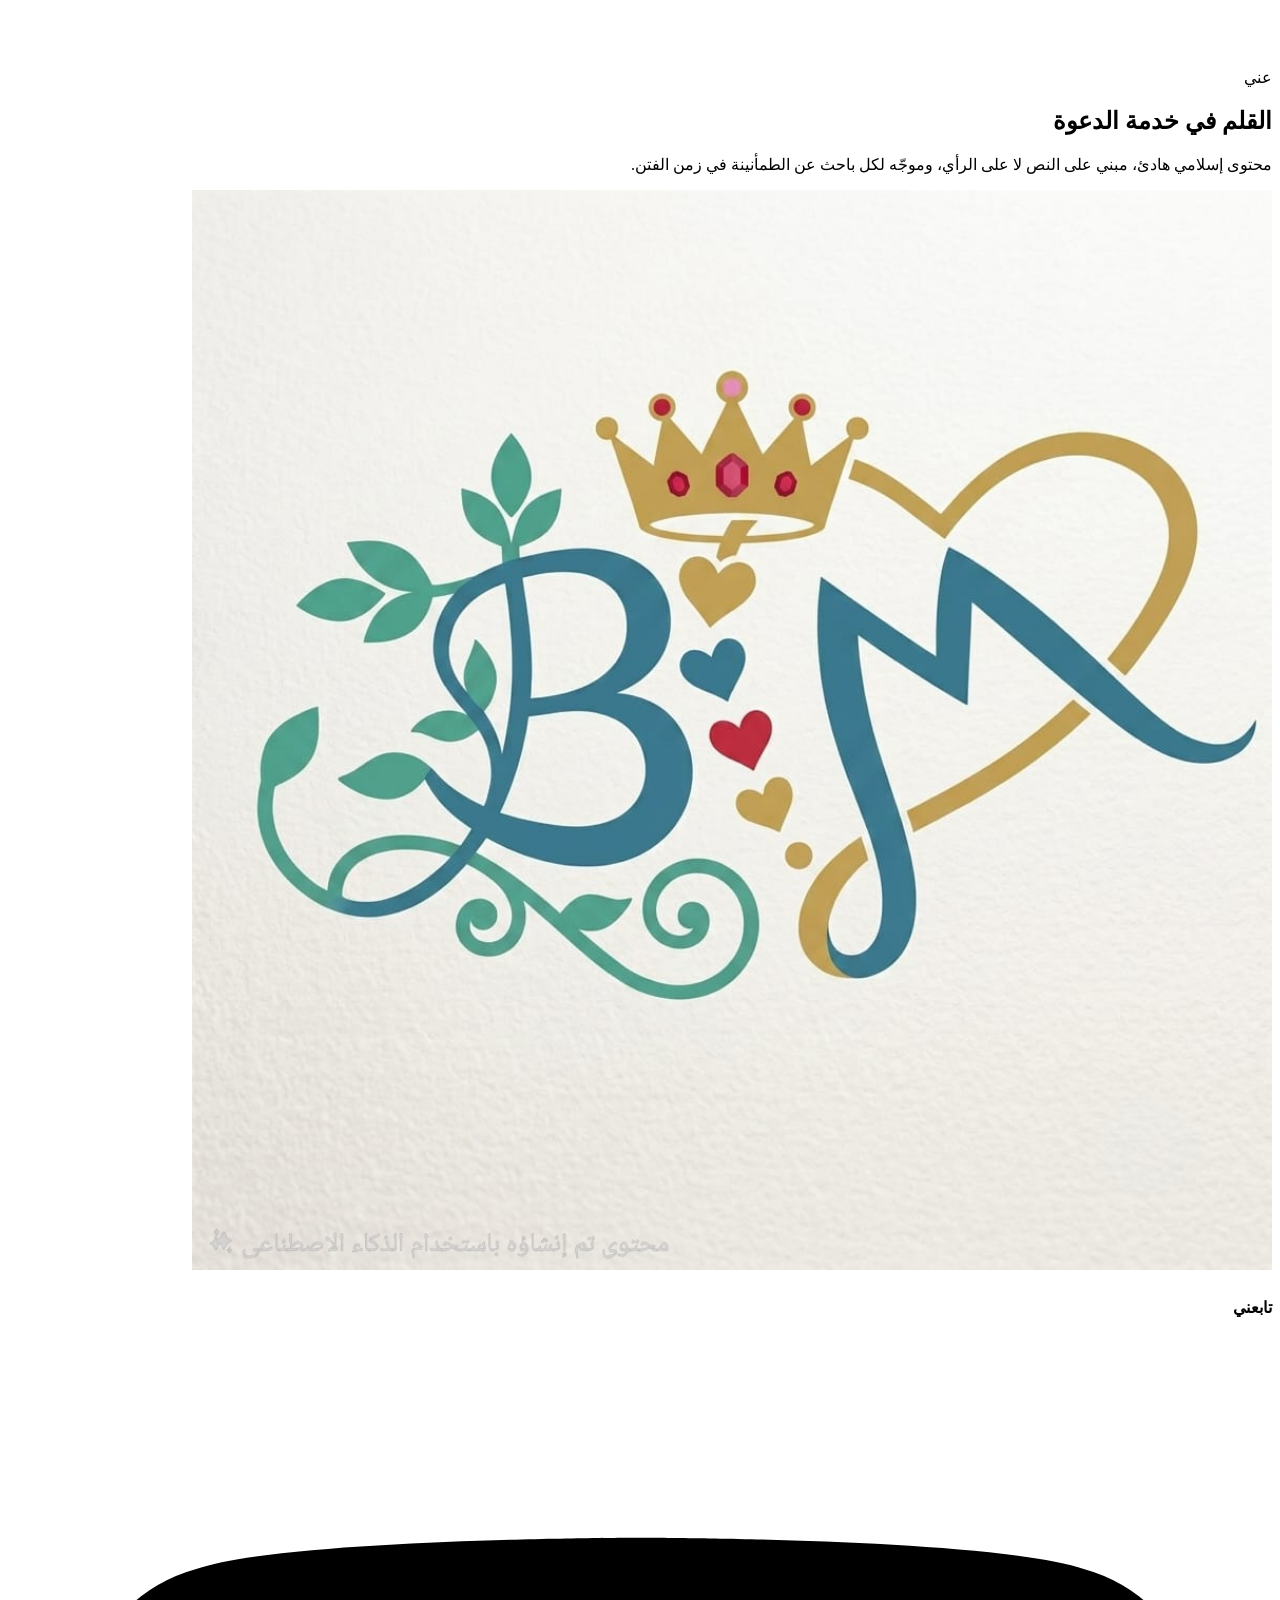
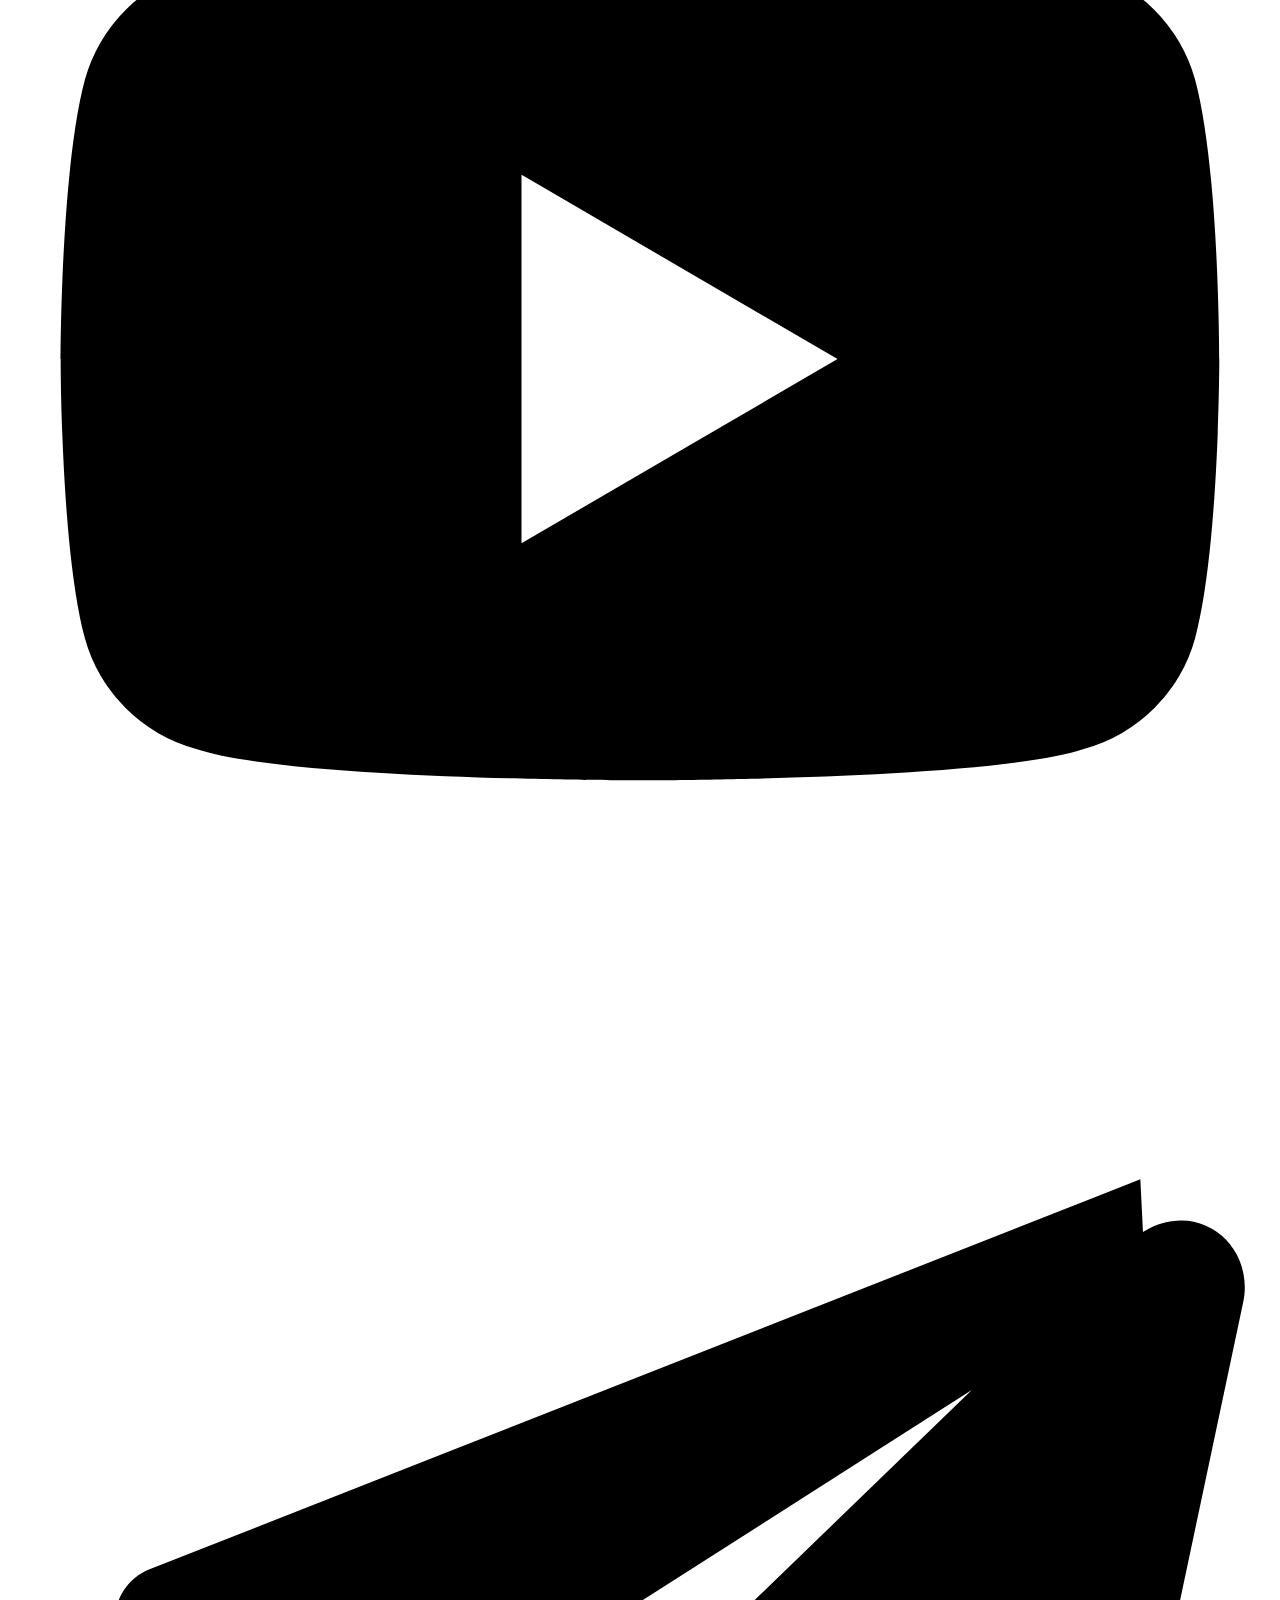
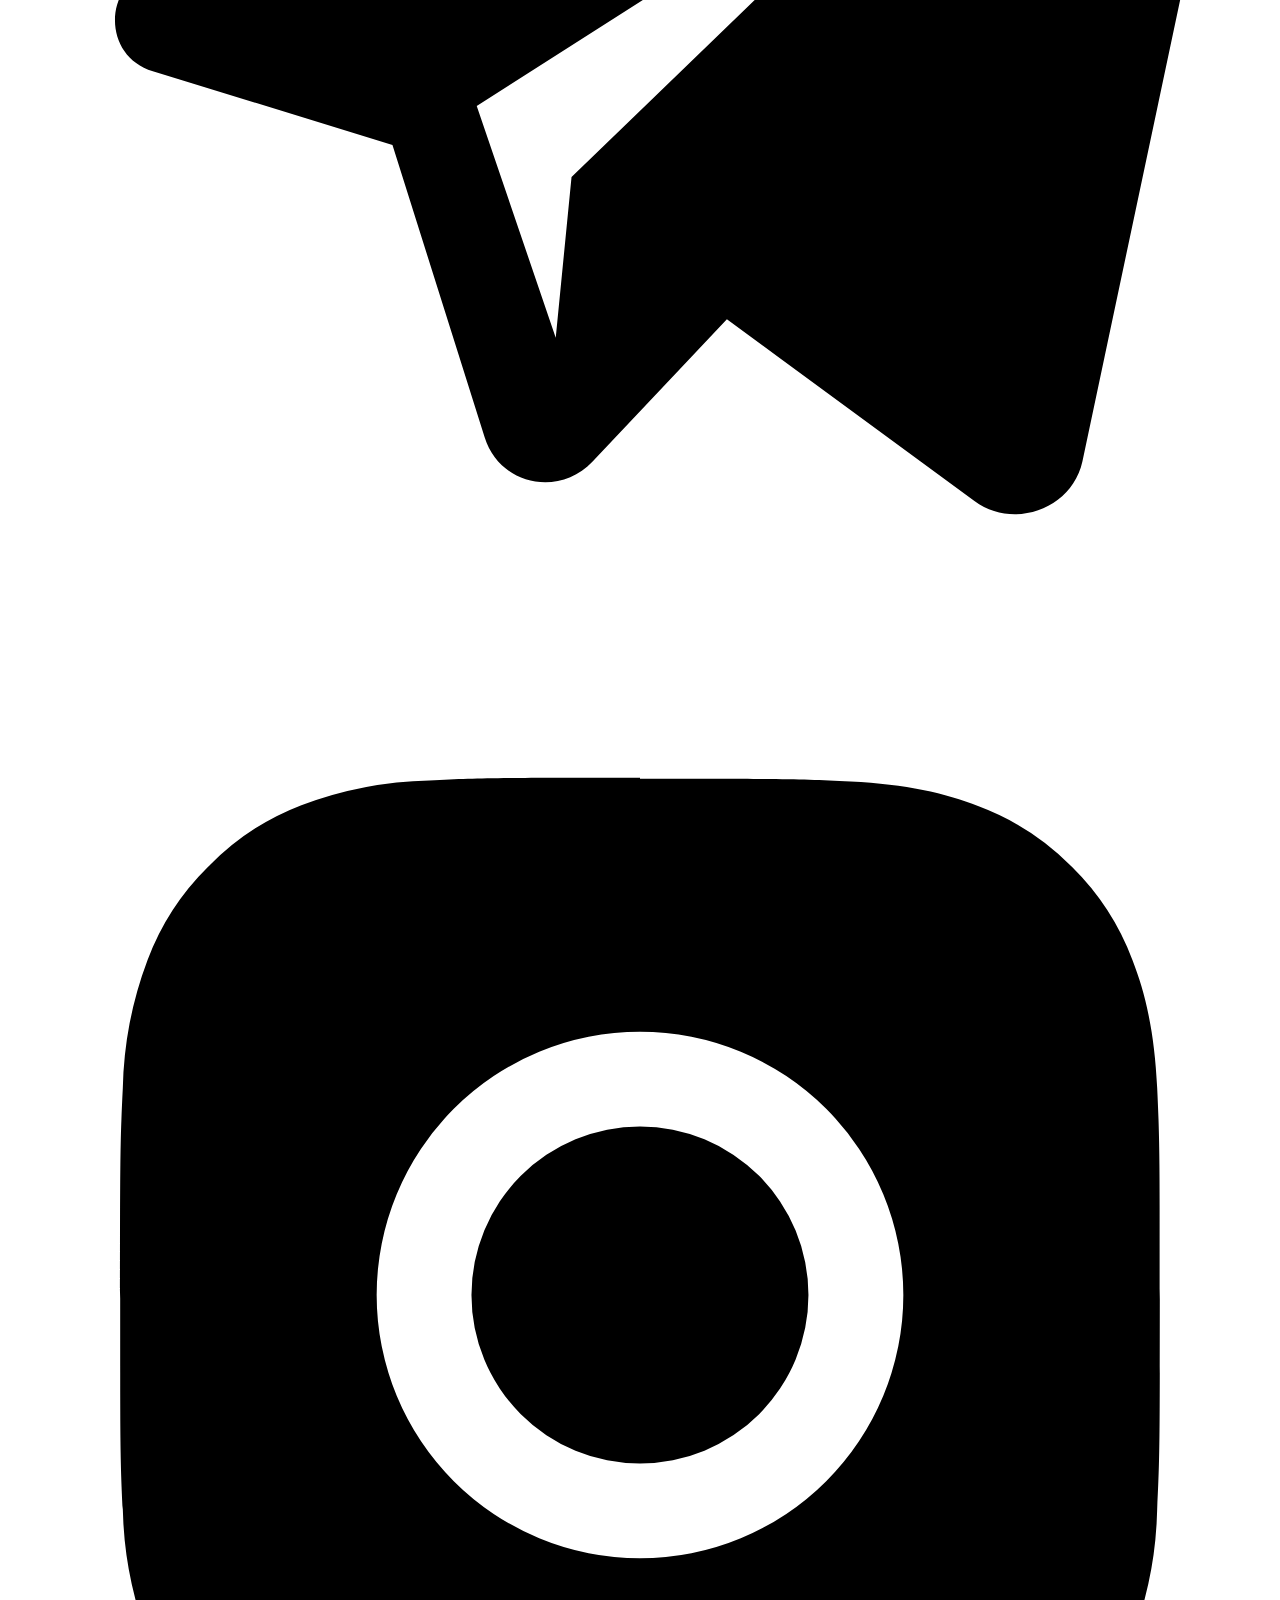
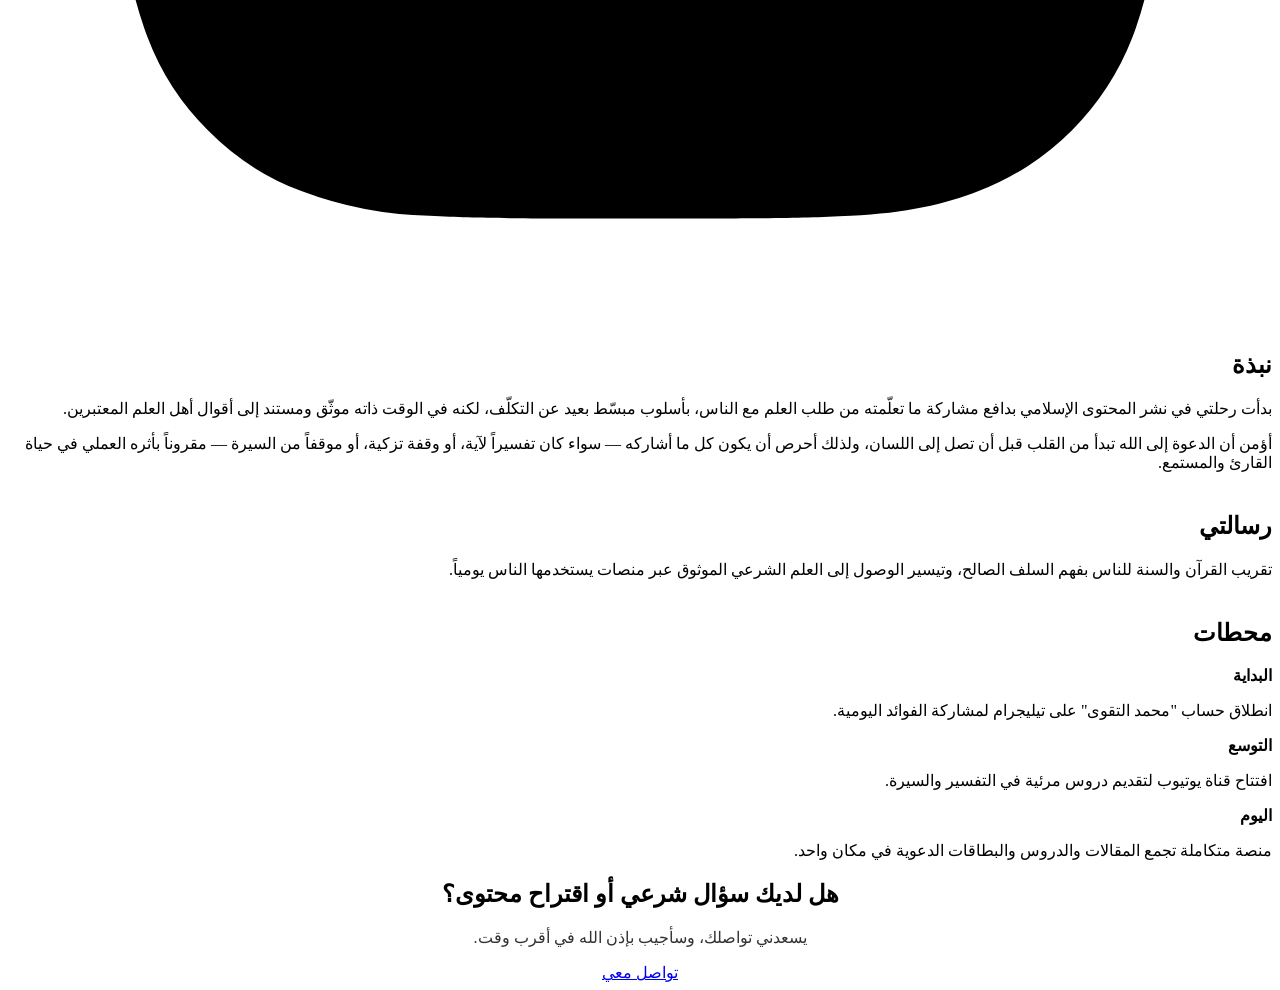
==== about.html @ 3e5952a4 "Add files via upload" ====
<!DOCTYPE html>
<html lang="ar" dir="rtl">
<head>
<meta charset="UTF-8">
<meta name="viewport" content="width=device-width, initial-scale=1.0">
<title>عني | محمد التقوى</title>
<meta name="description" content="نبذة عن محمد التقوى، ورسالته الدعوية، ومسيرته في المحتوى الإسلامي.">
<link rel="icon" href="logo.png">
<link rel="stylesheet" href="css/style.css">
</head>
<body data-page="about">

<header class="site-header"><div id="site-header"></div></header>

<main>
  <section style="padding-top:60px;">
    <div class="container section-head reveal">
      <span class="eyebrow">عني</span>
      <h1>القلم في خدمة الدعوة</h1>
      <p>محتوى إسلامي هادئ، مبني على النص لا على الرأي، وموجّه لكل باحث عن الطمأنينة في زمن الفتن.</p>
    </div>
  </section>

  <section style="padding-top:0;">
    <div class="container about-grid">
      <div class="reveal">
        <div class="hero-portrait">
          <!-- استبدل الصورة أدناه بصورة شخصية حقيقية بنفس الاسم portrait.jpg -->
          <img src="portrait.jpg" alt="محمد التقوى" onerror="this.src='logo.png'">
        </div>
        <div style="margin-top:24px;">
          <p style="color:var(--gold);font-weight:700;margin-bottom:10px;">تابعني</p>
          <div class="icon-row">
            <a href="https://www.youtube.com/@altukwa" target="_blank" rel="noopener" aria-label="يوتيوب" style="border-color:var(--teal-deep);color:var(--teal-deep);">
              <svg viewBox="0 0 24 24"><path d="M23 12s0-3.6-.46-5.3a3 3 0 0 0-2.1-2.1C18.7 4 12 4 12 4s-6.7 0-8.44.6a3 3 0 0 0-2.1 2.1C1 8.4 1 12 1 12s0 3.6.46 5.3a3 3 0 0 0 2.1 2.1C5.3 20 12 20 12 20s6.7 0 8.44-.6a3 3 0 0 0 2.1-2.1C23 15.6 23 12 23 12ZM9.75 15.5v-7l6 3.5-6 3.5Z"/></svg>
            </a>
            <a href="https://t.me/altukwa" target="_blank" rel="noopener" aria-label="تيليجرام" style="border-color:var(--teal-deep);color:var(--teal-deep);">
              <svg viewBox="0 0 24 24"><path d="M21.5 3.5 2.7 10.9c-.9.35-.9 1.65.05 1.94l4.55 1.4 1.75 5.55c.28.9 1.4 1.15 2.05.46l2.55-2.7 4.7 3.45c.75.55 1.85.15 2.05-.75l3.05-14.4c.24-1.1-.85-2-1.9-1.35ZM8.9 13.5l9.4-6-7.6 7.35-.3 3.05-1.5-4.4Z"/></svg>
            </a>
            <a href="https://www.instagram.com/altukwa/" target="_blank" rel="noopener" aria-label="إنستغرام" style="border-color:var(--teal-deep);color:var(--teal-deep);">
              <svg viewBox="0 0 24 24"><path d="M12 2.2c2.7 0 3 0 4 .05 1.06.05 1.79.22 2.43.47a4.9 4.9 0 0 1 1.77 1.15 4.9 4.9 0 0 1 1.15 1.77c.25.64.42 1.37.47 2.43.05 1.06.05 1.4.05 4s0 3-.05 4a7.3 7.3 0 0 1-.47 2.43 5.1 5.1 0 0 1-2.92 2.92c-.64.25-1.37.42-2.43.47-1.06.05-1.3.05-4 .05s-3 0-4-.05a7.3 7.3 0 0 1-2.43-.47 4.9 4.9 0 0 1-1.77-1.15 4.9 4.9 0 0 1-1.15-1.77 7.3 7.3 0 0 1-.47-2.43c-.05-1-.05-1.3-.05-4s0-3 .05-4a7.3 7.3 0 0 1 .47-2.43 4.9 4.9 0 0 1 1.15-1.77A4.9 4.9 0 0 1 5.57 2.7a7.3 7.3 0 0 1 2.43-.47c1-.05 1.3-.05 4-.05ZM12 7a5 5 0 1 0 0 10 5 5 0 0 0 0-10Zm0 8.2a3.2 3.2 0 1 1 0-6.4 3.2 3.2 0 0 1 0 6.4Zm5.2-8.4a1.17 1.17 0 1 1-2.34 0 1.17 1.17 0 0 1 2.34 0Z"/></svg>
            </a>
          </div>
        </div>
      </div>

      <div class="reveal">
        <h2>نبذة</h2>
        <p>بدأت رحلتي في نشر المحتوى الإسلامي بدافع مشاركة ما تعلّمته من طلب العلم مع الناس، بأسلوب مبسّط بعيد عن التكلّف، لكنه في الوقت ذاته موثّق ومستند إلى أقوال أهل العلم المعتبرين.</p>
        <p>أؤمن أن الدعوة إلى الله تبدأ من القلب قبل أن تصل إلى اللسان، ولذلك أحرص أن يكون كل ما أشاركه — سواء كان تفسيراً لآية، أو وقفة تزكية، أو موقفاً من السيرة — مقروناً بأثره العملي في حياة القارئ والمستمع.</p>

        <h2 style="margin-top:40px;">رسالتي</h2>
        <p>تقريب القرآن والسنة للناس بفهم السلف الصالح، وتيسير الوصول إلى العلم الشرعي الموثوق عبر منصات يستخدمها الناس يومياً.</p>

        <h2 style="margin-top:40px;">محطات</h2>
        <div class="timeline">
          <div class="timeline-item">
            <strong>البداية</strong>
            <p>انطلاق حساب "محمد التقوى" على تيليجرام لمشاركة الفوائد اليومية.</p>
          </div>
          <div class="timeline-item">
            <strong>التوسع</strong>
            <p>افتتاح قناة يوتيوب لتقديم دروس مرئية في التفسير والسيرة.</p>
          </div>
          <div class="timeline-item">
            <strong>اليوم</strong>
            <p>منصة متكاملة تجمع المقالات والدروس والبطاقات الدعوية في مكان واحد.</p>
          </div>
        </div>
      </div>
    </div>
  </section>

  <section style="background:var(--teal-deep);text-align:center;">
    <div class="container reveal">
      <h2 style="color:var(--parchment);">هل لديك سؤال شرعي أو اقتراح محتوى؟</h2>
      <p style="color:var(--parchment);opacity:.8;">يسعدني تواصلك، وسأجيب بإذن الله في أقرب وقت.</p>
      <a href="contact.html" class="btn btn-primary" style="margin-top:14px;">تواصل معي</a>
    </div>
  </section>
</main>

<footer class="site-footer"><div id="site-footer"></div></footer>
<script src="js/partials.js"></script>
</body>
</html>
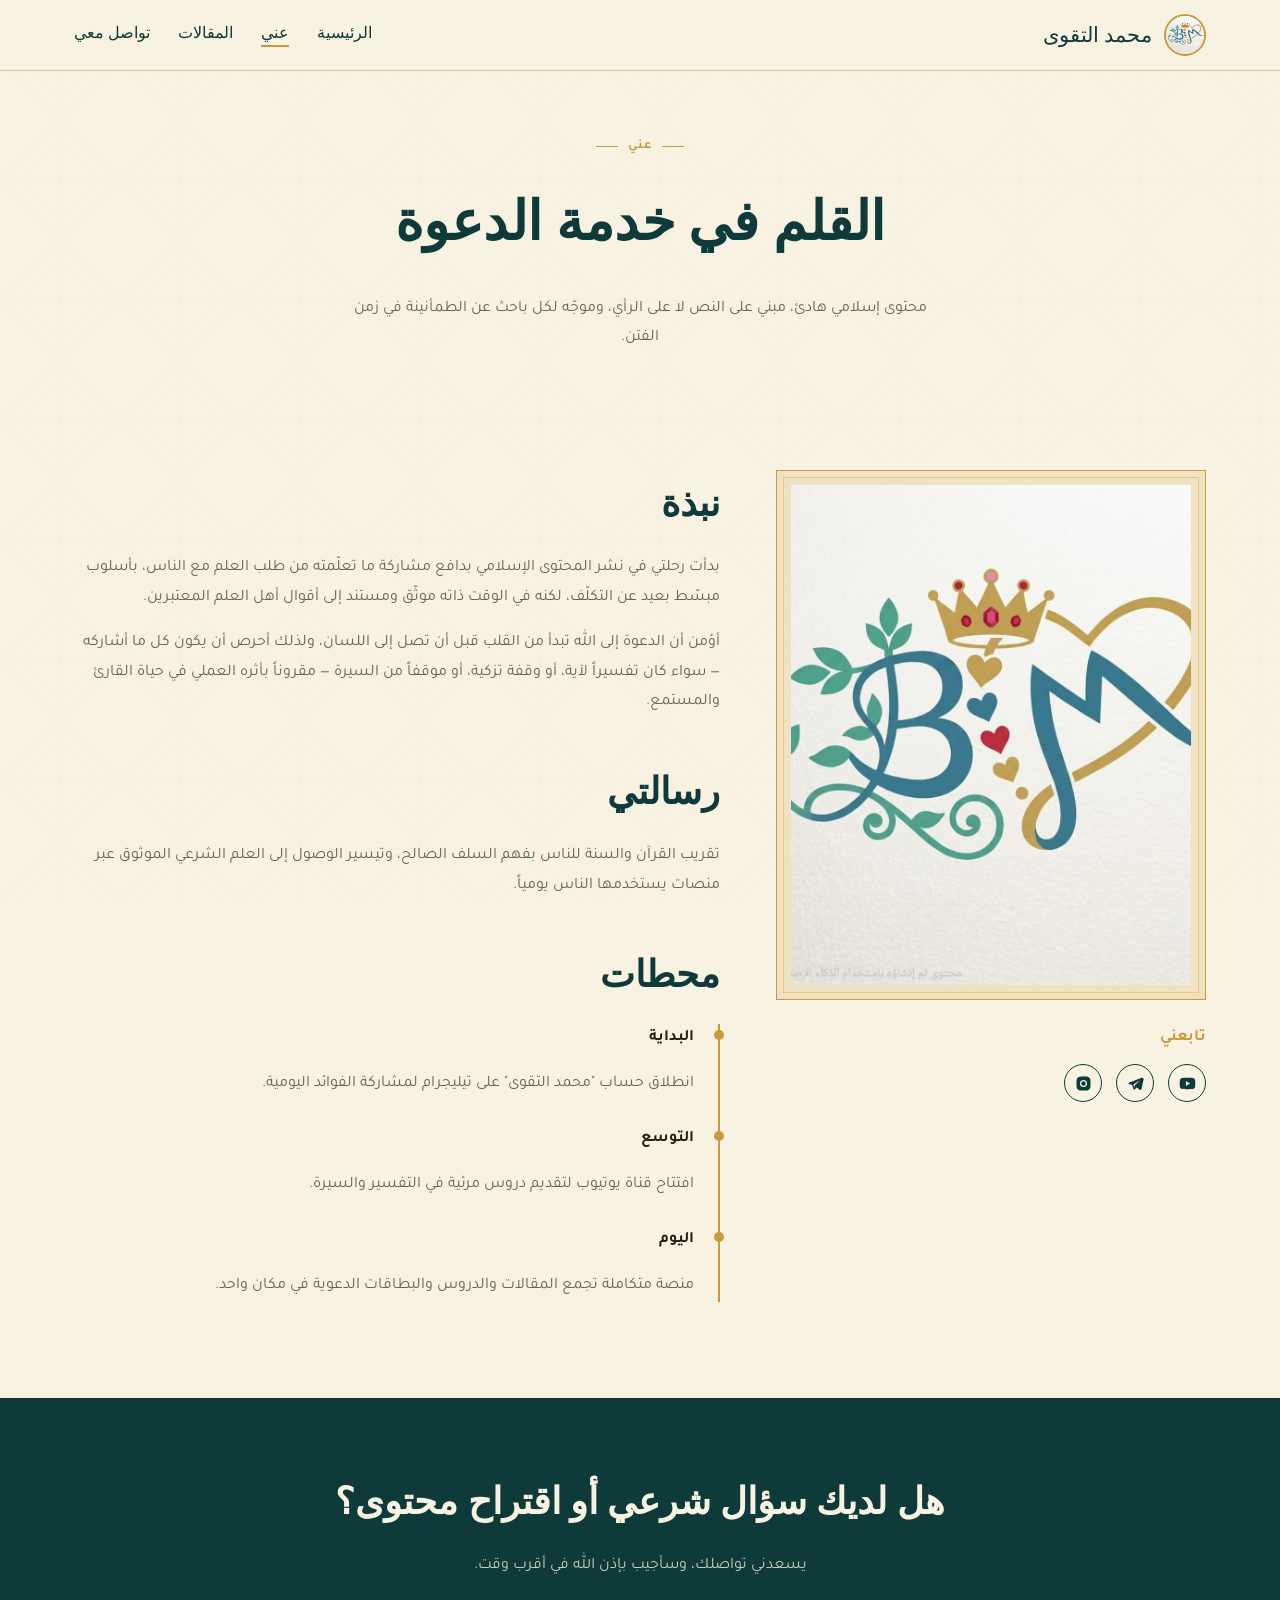
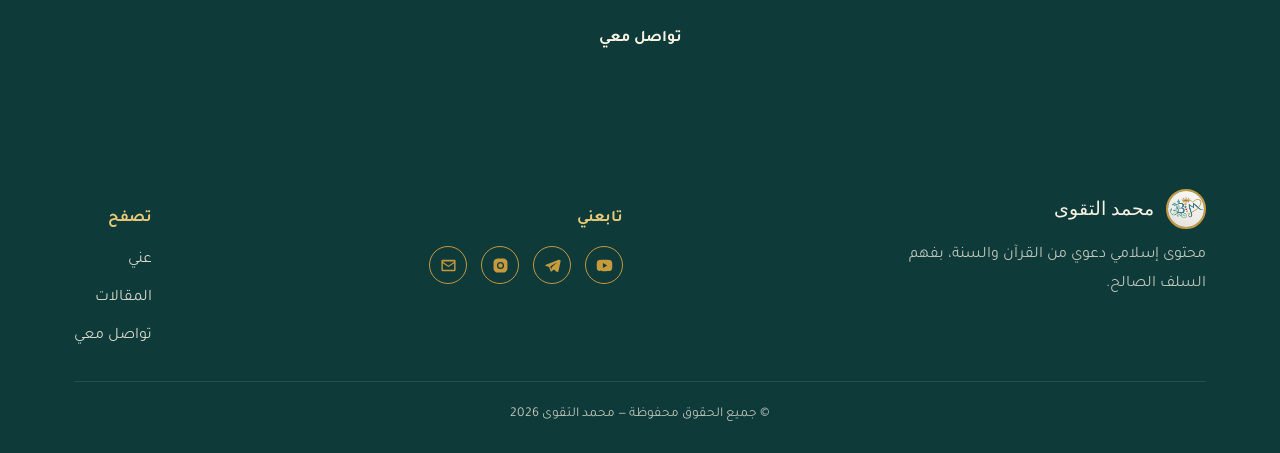
==== commit 545ff69c: "Add files via upload" ====
--- a/about.html
+++ b/about.html
@@ -4,83 +4,388 @@
 <meta charset="UTF-8">
 <meta name="viewport" content="width=device-width, initial-scale=1.0">
 <title>عني | محمد التقوى</title>
-<meta name="description" content="نبذة عن محمد التقوى، ورسالته الدعوية، ومسيرته في المحتوى الإسلامي.">
+<meta name="description" content="نبذة عن محمد التقوى ورسالته الدعوية.">
 <link rel="icon" href="logo.png">
-<link rel="stylesheet" href="css/style.css">
+<style>
+/* =========================================================
+   AlTukwa — نظام تصميم "المخطوطة المضيئة"
+   ========================================================= */
+
+@import url('https://fonts.googleapis.com/css2?family=Aref+Ruqaa:wght@400;700&family=Tajawal:wght@300;400;500;700;900&display=swap');
+
+:root{
+  --teal-deep:#0e3a3a;
+  --teal-mid:#175653;
+  --teal-soft:#e7f0ee;
+  --gold:#c69a3d;
+  --gold-light:#e5c878;
+  --parchment:#f8f2e2;
+  --parchment-dark:#eee2c3;
+  --ink:#241f16;
+  --ink-soft:#6b6350;
+  --line:#d8c898;
+  --radius:2px;
+  --maxw:1180px;
+  --shadow:0 18px 40px -20px rgba(14,58,58,.35);
+}
+
+*{box-sizing:border-box;}
+html{scroll-behavior:smooth;}
+body{
+  margin:0;
+  background:var(--parchment);
+  color:var(--ink);
+  font-family:'Tajawal',sans-serif;
+  line-height:1.85;
+  direction:rtl;
+  -webkit-font-smoothing:antialiased;
+}
+body::before{
+  content:"";
+  position:fixed;inset:0;
+  background-image:url("data:image/svg+xml,%3Csvg xmlns='http://www.w3.org/2000/svg' width='120' height='120' viewBox='0 0 120 120'%3E%3Cg fill='none' stroke='%23175653' stroke-width='.6' opacity='.05'%3E%3Cpath d='M60 0 L120 60 L60 120 L0 60 Z'/%3E%3Cpath d='M60 20 L100 60 L60 100 L20 60 Z'/%3E%3Cpath d='M60 0 L60 120 M0 60 L120 60'/%3E%3C/g%3E%3C/svg%3E");
+  pointer-events:none;
+  z-index:0;
+}
+h1,h2,h3,.display{
+  font-family:'Aref Ruqaa',serif;
+  color:var(--teal-deep);
+  margin:0 0 .4em;
+  font-weight:700;
+}
+h1{font-size:clamp(2.2rem,5vw,3.4rem);}
+h2{font-size:clamp(1.6rem,3vw,2.3rem);}
+h3{font-size:1.3rem;}
+p{color:var(--ink-soft);}
+a{color:inherit;text-decoration:none;}
+img{max-width:100%;display:block;}
+.container{max-width:var(--maxw);margin:0 auto;padding:0 24px;position:relative;z-index:1;}
+.eyebrow{
+  display:inline-flex;align-items:center;gap:10px;
+  font-size:.8rem;letter-spacing:.08em;color:var(--gold);
+  font-weight:700;margin-bottom:14px;
+}
+.eyebrow::before,.eyebrow::after{content:"";width:22px;height:1px;background:var(--gold);}
+
+/* ---------- Girih divider (signature element) ---------- */
+.girih-divider{
+  height:26px;
+  background-repeat:repeat-x;
+  background-position:center;
+  background-size:52px 26px;
+  background-image:url("data:image/svg+xml,%3Csvg xmlns='http://www.w3.org/2000/svg' width='52' height='26' viewBox='0 0 52 26'%3E%3Cg fill='none' stroke='%23c69a3d' stroke-width='1.2'%3E%3Cpath d='M0 13 L13 0 L26 13 L13 26 Z'/%3E%3Cpath d='M26 13 L39 0 L52 13 L39 26 Z'/%3E%3C/g%3E%3C/svg%3E");
+  opacity:.65;
+  margin:0 auto;
+}
+
+/* ---------- Header / Nav ---------- */
+.site-header{
+  position:sticky;top:0;z-index:50;
+  background:rgba(248,242,226,.92);
+  backdrop-filter:blur(8px);
+  border-bottom:1px solid var(--line);
+}
+.nav{
+  display:flex;align-items:center;justify-content:space-between;
+  padding:14px 24px;max-width:var(--maxw);margin:0 auto;
+}
+.brand{display:flex;align-items:center;gap:12px;font-family:'Aref Ruqaa',serif;font-size:1.3rem;color:var(--teal-deep);}
+.brand img{height:42px;width:42px;border-radius:50%;border:2px solid var(--gold);}
+.nav-links{display:flex;gap:28px;list-style:none;margin:0;padding:0;}
+.nav-links a{
+  font-weight:500;color:var(--teal-deep);position:relative;padding:4px 0;
+}
+.nav-links a::after{
+  content:"";position:absolute;right:0;bottom:-2px;width:0;height:2px;background:var(--gold);
+  transition:width .25s ease;
+}
+.nav-links a:hover::after,.nav-links a.active::after{width:100%;}
+.nav-toggle{display:none;background:none;border:0;font-size:1.6rem;color:var(--teal-deep);cursor:pointer;}
+
+@media(max-width:820px){
+  .nav-links{
+    position:fixed;inset:0 0 0 auto;height:100vh;width:74%;
+    background:var(--parchment);flex-direction:column;padding:100px 32px;
+    transform:translateX(100%);transition:transform .35s ease;
+    box-shadow:var(--shadow);gap:22px;
+  }
+  .nav-links.open{transform:translateX(0);}
+  .nav-toggle{display:block;z-index:60;}
+}
+
+/* ---------- Hero ---------- */
+.hero{
+  padding:90px 0 70px;position:relative;overflow:hidden;
+}
+.hero-grid{
+  display:grid;grid-template-columns:1.15fr .85fr;gap:50px;align-items:center;
+}
+.hero p.lead{font-size:1.15rem;max-width:46ch;}
+.btn-row{display:flex;gap:16px;margin-top:30px;flex-wrap:wrap;}
+.btn{
+  display:inline-flex;align-items:center;gap:8px;
+  padding:13px 28px;border-radius:var(--radius);font-weight:700;
+  border:1px solid transparent;transition:transform .2s ease,box-shadow .2s ease;
+}
+.btn-primary{background:var(--teal-deep);color:var(--parchment);}
+.btn-primary:hover{transform:translateY(-2px);box-shadow:var(--shadow);}
+.btn-ghost{border-color:var(--teal-deep);color:var(--teal-deep);}
+.btn-ghost:hover{background:var(--teal-deep);color:var(--parchment);}
+.hero-portrait{
+  position:relative;border:1px solid var(--gold);padding:14px;
+  background:var(--parchment-dark);
+}
+.hero-portrait::before{
+  content:"";position:absolute;inset:6px;border:1px solid var(--gold-light);pointer-events:none;
+}
+.hero-portrait img{width:100%;object-fit:cover;aspect-ratio:4/5;}
+
+@media(max-width:820px){.hero-grid{grid-template-columns:1fr;}}
+
+/* ---------- Sections / cards ---------- */
+section{padding:70px 0;position:relative;}
+.section-head{text-align:center;max-width:640px;margin:0 auto 46px;}
+.section-head p{margin-top:10px;}
+
+.pillars{display:grid;grid-template-columns:repeat(3,1fr);gap:26px;}
+.card{
+  background:#fff;border:1px solid var(--line);padding:32px 26px;
+  position:relative;transition:transform .25s ease,box-shadow .25s ease;
+}
+.card:hover{transform:translateY(-5px);box-shadow:var(--shadow);}
+.card .num{
+  font-family:'Aref Ruqaa',serif;color:var(--gold);font-size:1.6rem;display:block;margin-bottom:10px;
+}
+@media(max-width:820px){.pillars{grid-template-columns:1fr;}}
+
+/* ---------- Social row ---------- */
+.social-row{display:grid;grid-template-columns:repeat(auto-fit,minmax(230px,1fr));gap:22px;}
+.social-card{
+  display:flex;align-items:center;gap:16px;background:var(--teal-deep);color:var(--parchment);
+  padding:22px;border:1px solid var(--teal-deep);transition:.25s ease;
+}
+.social-card:hover{background:var(--teal-mid);transform:translateY(-4px);}
+.social-card .icon{
+  width:46px;height:46px;flex:0 0 46px;border-radius:50%;
+  background:var(--gold);display:flex;align-items:center;justify-content:center;color:var(--teal-deep);
+}
+.social-card .icon svg{width:22px;height:22px;fill:currentColor;}
+.social-card strong{display:block;font-size:1.05rem;}
+.social-card span{font-size:.85rem;opacity:.8;}
+
+/* footer social icons (compact) */
+.icon-row{display:flex;gap:14px;}
+.icon-row a{
+  width:38px;height:38px;border:1px solid var(--gold);border-radius:50%;
+  display:flex;align-items:center;justify-content:center;color:var(--gold);transition:.2s ease;
+}
+.icon-row a:hover{background:var(--gold);color:var(--teal-deep);}
+.icon-row svg{width:17px;height:17px;fill:currentColor;}
+
+/* ---------- Daily verse ---------- */
+.daily{
+  background:var(--teal-deep);color:var(--parchment);text-align:center;
+}
+.daily blockquote{
+  font-family:'Aref Ruqaa',serif;font-size:clamp(1.4rem,3vw,2rem);
+  max-width:800px;margin:0 auto 12px;color:var(--gold-light);
+}
+.daily cite{display:block;color:var(--parchment);opacity:.7;font-style:normal;margin-bottom:26px;}
+audio{width:100%;max-width:460px;margin:0 auto;display:block;}
+
+/* ---------- Blog ---------- */
+.post-grid{display:grid;grid-template-columns:repeat(3,1fr);gap:28px;}
+.post-card{background:#fff;border:1px solid var(--line);display:flex;flex-direction:column;transition:.25s ease;}
+.post-card:hover{transform:translateY(-5px);box-shadow:var(--shadow);}
+.post-thumb{aspect-ratio:16/10;overflow:hidden;background:var(--parchment-dark);}
+.post-thumb img{width:100%;height:100%;object-fit:cover;}
+.post-body{padding:22px;flex:1;display:flex;flex-direction:column;}
+.post-meta{font-size:.78rem;color:var(--gold);font-weight:700;letter-spacing:.04em;margin-bottom:8px;}
+.post-body h3{margin-bottom:10px;}
+.post-body p{font-size:.92rem;flex:1;}
+.post-read{margin-top:14px;font-weight:700;color:var(--teal-deep);}
+.post-filters{display:flex;gap:10px;flex-wrap:wrap;justify-content:center;margin-bottom:36px;}
+.post-filters button{
+  padding:8px 18px;border:1px solid var(--teal-deep);background:transparent;color:var(--teal-deep);
+  font-family:inherit;font-weight:700;cursor:pointer;transition:.2s ease;
+}
+.post-filters button.active,.post-filters button:hover{background:var(--teal-deep);color:var(--parchment);}
+@media(max-width:900px){.post-grid{grid-template-columns:1fr 1fr;}}
+@media(max-width:620px){.post-grid{grid-template-columns:1fr;}}
+
+/* single post */
+.post-header{text-align:center;max-width:760px;margin:0 auto 30px;}
+.post-cover{max-width:900px;margin:0 auto 40px;border:1px solid var(--gold);padding:10px;}
+.post-content{max-width:720px;margin:0 auto;font-size:1.05rem;color:var(--ink);}
+.post-content p{margin-bottom:1.3em;color:var(--ink);}
+.post-content h2{margin-top:1.6em;}
+
+/* ---------- About page ---------- */
+.about-grid{display:grid;grid-template-columns:.8fr 1.2fr;gap:56px;align-items:start;}
+.timeline{border-right:2px solid var(--gold);padding-right:24px;margin-top:10px;}
+.timeline-item{margin-bottom:26px;position:relative;}
+.timeline-item::before{
+  content:"";position:absolute;right:-30px;top:6px;width:10px;height:10px;border-radius:50%;background:var(--gold);
+}
+@media(max-width:820px){.about-grid{grid-template-columns:1fr;}}
+
+/* ---------- Contact ---------- */
+.contact-wrap{display:grid;grid-template-columns:1fr 1fr;gap:50px;}
+form{display:flex;flex-direction:column;gap:16px;}
+input,textarea{
+  padding:14px;border:1px solid var(--line);background:#fff;font-family:inherit;font-size:1rem;color:var(--ink);
+}
+input:focus,textarea:focus{outline:2px solid var(--gold);outline-offset:1px;}
+textarea{min-height:140px;resize:vertical;}
+@media(max-width:820px){.contact-wrap{grid-template-columns:1fr;}}
+
+/* ---------- Footer ---------- */
+.site-footer{background:var(--teal-deep);color:var(--parchment);padding:50px 0 26px;}
+.footer-grid{display:flex;justify-content:space-between;flex-wrap:wrap;gap:30px;margin-bottom:30px;}
+.footer-brand{display:flex;align-items:center;gap:12px;font-family:'Aref Ruqaa',serif;font-size:1.2rem;}
+.footer-brand img{height:40px;width:40px;border-radius:50%;border:2px solid var(--gold);}
+.footer-bottom{border-top:1px solid rgba(247,241,226,.15);padding-top:20px;text-align:center;font-size:.85rem;opacity:.75;}
+
+/* ---------- Reveal animation ---------- */
+.reveal{opacity:0;transform:translateY(18px);transition:opacity .7s ease,transform .7s ease;}
+.reveal.visible{opacity:1;transform:none;}
+@media (prefers-reduced-motion:reduce){
+  .reveal{opacity:1;transform:none;transition:none;}
+  html{scroll-behavior:auto;}
+}
+
+:focus-visible{outline:2px solid var(--gold);outline-offset:2px;}
+
+</style>
+
 </head>
 <body data-page="about">
-
-<header class="site-header"><div id="site-header"></div></header>
-
+<header class="site-header"><div class="container nav">
+  <a href="index.html" class="brand">
+    <img src="logo.png" alt="شعار محمد التقوى">
+    <span>محمد التقوى</span>
+  </a>
+  <button class="nav-toggle" id="navToggle" aria-label="فتح القائمة">☰</button>
+  <ul class="nav-links" id="navLinks">
+    <li><a href="index.html">الرئيسية</a></li>
+    <li><a href="about.html" class="active">عني</a></li>
+    <li><a href="blog.html">المقالات</a></li>
+    <li><a href="contact.html">تواصل معي</a></li>
+  </ul>
+</div></header>
 <main>
+
   <section style="padding-top:60px;">
-    <div class="container section-head reveal">
+    <div class="container section-head reveal visible">
       <span class="eyebrow">عني</span>
       <h1>القلم في خدمة الدعوة</h1>
       <p>محتوى إسلامي هادئ، مبني على النص لا على الرأي، وموجّه لكل باحث عن الطمأنينة في زمن الفتن.</p>
     </div>
   </section>
-
   <section style="padding-top:0;">
     <div class="container about-grid">
-      <div class="reveal">
-        <div class="hero-portrait">
-          <!-- استبدل الصورة أدناه بصورة شخصية حقيقية بنفس الاسم portrait.jpg -->
-          <img src="portrait.jpg" alt="محمد التقوى" onerror="this.src='logo.png'">
-        </div>
+      <div class="reveal visible">
+        <div class="hero-portrait"><img src="portrait.jpg" alt="محمد التقوى" onerror="this.src='logo.png'"></div>
         <div style="margin-top:24px;">
           <p style="color:var(--gold);font-weight:700;margin-bottom:10px;">تابعني</p>
           <div class="icon-row">
-            <a href="https://www.youtube.com/@altukwa" target="_blank" rel="noopener" aria-label="يوتيوب" style="border-color:var(--teal-deep);color:var(--teal-deep);">
-              <svg viewBox="0 0 24 24"><path d="M23 12s0-3.6-.46-5.3a3 3 0 0 0-2.1-2.1C18.7 4 12 4 12 4s-6.7 0-8.44.6a3 3 0 0 0-2.1 2.1C1 8.4 1 12 1 12s0 3.6.46 5.3a3 3 0 0 0 2.1 2.1C5.3 20 12 20 12 20s6.7 0 8.44-.6a3 3 0 0 0 2.1-2.1C23 15.6 23 12 23 12ZM9.75 15.5v-7l6 3.5-6 3.5Z"/></svg>
-            </a>
-            <a href="https://t.me/altukwa" target="_blank" rel="noopener" aria-label="تيليجرام" style="border-color:var(--teal-deep);color:var(--teal-deep);">
-              <svg viewBox="0 0 24 24"><path d="M21.5 3.5 2.7 10.9c-.9.35-.9 1.65.05 1.94l4.55 1.4 1.75 5.55c.28.9 1.4 1.15 2.05.46l2.55-2.7 4.7 3.45c.75.55 1.85.15 2.05-.75l3.05-14.4c.24-1.1-.85-2-1.9-1.35ZM8.9 13.5l9.4-6-7.6 7.35-.3 3.05-1.5-4.4Z"/></svg>
-            </a>
-            <a href="https://www.instagram.com/altukwa/" target="_blank" rel="noopener" aria-label="إنستغرام" style="border-color:var(--teal-deep);color:var(--teal-deep);">
-              <svg viewBox="0 0 24 24"><path d="M12 2.2c2.7 0 3 0 4 .05 1.06.05 1.79.22 2.43.47a4.9 4.9 0 0 1 1.77 1.15 4.9 4.9 0 0 1 1.15 1.77c.25.64.42 1.37.47 2.43.05 1.06.05 1.4.05 4s0 3-.05 4a7.3 7.3 0 0 1-.47 2.43 5.1 5.1 0 0 1-2.92 2.92c-.64.25-1.37.42-2.43.47-1.06.05-1.3.05-4 .05s-3 0-4-.05a7.3 7.3 0 0 1-2.43-.47 4.9 4.9 0 0 1-1.77-1.15 4.9 4.9 0 0 1-1.15-1.77 7.3 7.3 0 0 1-.47-2.43c-.05-1-.05-1.3-.05-4s0-3 .05-4a7.3 7.3 0 0 1 .47-2.43 4.9 4.9 0 0 1 1.15-1.77A4.9 4.9 0 0 1 5.57 2.7a7.3 7.3 0 0 1 2.43-.47c1-.05 1.3-.05 4-.05ZM12 7a5 5 0 1 0 0 10 5 5 0 0 0 0-10Zm0 8.2a3.2 3.2 0 1 1 0-6.4 3.2 3.2 0 0 1 0 6.4Zm5.2-8.4a1.17 1.17 0 1 1-2.34 0 1.17 1.17 0 0 1 2.34 0Z"/></svg>
-            </a>
+            <a href="https://www.youtube.com/@altukwa" target="_blank" rel="noopener" aria-label="يوتيوب" style="border-color:var(--teal-deep);color:var(--teal-deep);"><svg viewBox="0 0 24 24"><path d="M23 12s0-3.6-.46-5.3a3 3 0 0 0-2.1-2.1C18.7 4 12 4 12 4s-6.7 0-8.44.6a3 3 0 0 0-2.1 2.1C1 8.4 1 12 1 12s0 3.6.46 5.3a3 3 0 0 0 2.1 2.1C5.3 20 12 20 12 20s6.7 0 8.44-.6a3 3 0 0 0 2.1-2.1C23 15.6 23 12 23 12ZM9.75 15.5v-7l6 3.5-6 3.5Z"/></svg></a>
+            <a href="https://t.me/altukwa" target="_blank" rel="noopener" aria-label="تيليجرام" style="border-color:var(--teal-deep);color:var(--teal-deep);"><svg viewBox="0 0 24 24"><path d="M21.5 3.5 2.7 10.9c-.9.35-.9 1.65.05 1.94l4.55 1.4 1.75 5.55c.28.9 1.4 1.15 2.05.46l2.55-2.7 4.7 3.45c.75.55 1.85.15 2.05-.75l3.05-14.4c.24-1.1-.85-2-1.9-1.35ZM8.9 13.5l9.4-6-7.6 7.35-.3 3.05-1.5-4.4Z"/></svg></a>
+            <a href="https://www.instagram.com/altukwa/" target="_blank" rel="noopener" aria-label="إنستغرام" style="border-color:var(--teal-deep);color:var(--teal-deep);"><svg viewBox="0 0 24 24"><path d="M12 2.2c2.7 0 3 0 4 .05 1.06.05 1.79.22 2.43.47a4.9 4.9 0 0 1 1.77 1.15 4.9 4.9 0 0 1 1.15 1.77c.25.64.42 1.37.47 2.43.05 1.06.05 1.4.05 4s0 3-.05 4a7.3 7.3 0 0 1-.47 2.43 5.1 5.1 0 0 1-2.92 2.92c-.64.25-1.37.42-2.43.47-1.06.05-1.3.05-4 .05s-3 0-4-.05a7.3 7.3 0 0 1-2.43-.47 4.9 4.9 0 0 1-1.77-1.15 4.9 4.9 0 0 1-1.15-1.77 7.3 7.3 0 0 1-.47-2.43c-.05-1-.05-1.3-.05-4s0-3 .05-4a7.3 7.3 0 0 1 .47-2.43 4.9 4.9 0 0 1 1.15-1.77A4.9 4.9 0 0 1 5.57 2.7a7.3 7.3 0 0 1 2.43-.47c1-.05 1.3-.05 4-.05ZM12 7a5 5 0 1 0 0 10 5 5 0 0 0 0-10Zm0 8.2a3.2 3.2 0 1 1 0-6.4 3.2 3.2 0 0 1 0 6.4Zm5.2-8.4a1.17 1.17 0 1 1-2.34 0 1.17 1.17 0 0 1 2.34 0Z"/></svg></a>
           </div>
         </div>
       </div>
-
-      <div class="reveal">
+      <div class="reveal visible">
         <h2>نبذة</h2>
         <p>بدأت رحلتي في نشر المحتوى الإسلامي بدافع مشاركة ما تعلّمته من طلب العلم مع الناس، بأسلوب مبسّط بعيد عن التكلّف، لكنه في الوقت ذاته موثّق ومستند إلى أقوال أهل العلم المعتبرين.</p>
         <p>أؤمن أن الدعوة إلى الله تبدأ من القلب قبل أن تصل إلى اللسان، ولذلك أحرص أن يكون كل ما أشاركه — سواء كان تفسيراً لآية، أو وقفة تزكية، أو موقفاً من السيرة — مقروناً بأثره العملي في حياة القارئ والمستمع.</p>
-
         <h2 style="margin-top:40px;">رسالتي</h2>
         <p>تقريب القرآن والسنة للناس بفهم السلف الصالح، وتيسير الوصول إلى العلم الشرعي الموثوق عبر منصات يستخدمها الناس يومياً.</p>
-
         <h2 style="margin-top:40px;">محطات</h2>
         <div class="timeline">
-          <div class="timeline-item">
-            <strong>البداية</strong>
-            <p>انطلاق حساب "محمد التقوى" على تيليجرام لمشاركة الفوائد اليومية.</p>
-          </div>
-          <div class="timeline-item">
-            <strong>التوسع</strong>
-            <p>افتتاح قناة يوتيوب لتقديم دروس مرئية في التفسير والسيرة.</p>
-          </div>
-          <div class="timeline-item">
-            <strong>اليوم</strong>
-            <p>منصة متكاملة تجمع المقالات والدروس والبطاقات الدعوية في مكان واحد.</p>
-          </div>
+          <div class="timeline-item"><strong>البداية</strong><p>انطلاق حساب "محمد التقوى" على تيليجرام لمشاركة الفوائد اليومية.</p></div>
+          <div class="timeline-item"><strong>التوسع</strong><p>افتتاح قناة يوتيوب لتقديم دروس مرئية في التفسير والسيرة.</p></div>
+          <div class="timeline-item"><strong>اليوم</strong><p>منصة متكاملة تجمع المقالات والدروس والبطاقات الدعوية في مكان واحد.</p></div>
         </div>
       </div>
     </div>
   </section>
-
   <section style="background:var(--teal-deep);text-align:center;">
-    <div class="container reveal">
+    <div class="container reveal visible">
       <h2 style="color:var(--parchment);">هل لديك سؤال شرعي أو اقتراح محتوى؟</h2>
       <p style="color:var(--parchment);opacity:.8;">يسعدني تواصلك، وسأجيب بإذن الله في أقرب وقت.</p>
       <a href="contact.html" class="btn btn-primary" style="margin-top:14px;">تواصل معي</a>
     </div>
   </section>
+
 </main>
-
-<footer class="site-footer"><div id="site-footer"></div></footer>
-<script src="js/partials.js"></script>
+<footer class="site-footer"><div class="container">
+  <div class="footer-grid">
+    <div>
+      <div class="footer-brand">
+        <img src="logo.png" alt="شعار محمد التقوى">
+        <span>محمد التقوى</span>
+      </div>
+      <p style="color:rgba(247,241,226,.75);max-width:34ch;margin-top:12px;">
+        محتوى إسلامي دعوي من القرآن والسنة، بفهم السلف الصالح.
+      </p>
+    </div>
+    <div>
+      <p style="color:var(--gold-light);font-weight:700;margin-bottom:12px;">تابعني</p>
+      <div class="icon-row">
+        <a href="https://www.youtube.com/@altukwa" target="_blank" rel="noopener" aria-label="يوتيوب"><svg viewBox="0 0 24 24"><path d="M23 12s0-3.6-.46-5.3a3 3 0 0 0-2.1-2.1C18.7 4 12 4 12 4s-6.7 0-8.44.6a3 3 0 0 0-2.1 2.1C1 8.4 1 12 1 12s0 3.6.46 5.3a3 3 0 0 0 2.1 2.1C5.3 20 12 20 12 20s6.7 0 8.44-.6a3 3 0 0 0 2.1-2.1C23 15.6 23 12 23 12ZM9.75 15.5v-7l6 3.5-6 3.5Z"/></svg></a>
+        <a href="https://t.me/altukwa" target="_blank" rel="noopener" aria-label="تيليجرام"><svg viewBox="0 0 24 24"><path d="M21.5 3.5 2.7 10.9c-.9.35-.9 1.65.05 1.94l4.55 1.4 1.75 5.55c.28.9 1.4 1.15 2.05.46l2.55-2.7 4.7 3.45c.75.55 1.85.15 2.05-.75l3.05-14.4c.24-1.1-.85-2-1.9-1.35ZM8.9 13.5l9.4-6-7.6 7.35-.3 3.05-1.5-4.4Z"/></svg></a>
+        <a href="https://www.instagram.com/altukwa/" target="_blank" rel="noopener" aria-label="إنستغرام"><svg viewBox="0 0 24 24"><path d="M12 2.2c2.7 0 3 0 4 .05 1.06.05 1.79.22 2.43.47a4.9 4.9 0 0 1 1.77 1.15 4.9 4.9 0 0 1 1.15 1.77c.25.64.42 1.37.47 2.43.05 1.06.05 1.4.05 4s0 3-.05 4a7.3 7.3 0 0 1-.47 2.43 5.1 5.1 0 0 1-2.92 2.92c-.64.25-1.37.42-2.43.47-1.06.05-1.3.05-4 .05s-3 0-4-.05a7.3 7.3 0 0 1-2.43-.47 4.9 4.9 0 0 1-1.77-1.15 4.9 4.9 0 0 1-1.15-1.77 7.3 7.3 0 0 1-.47-2.43c-.05-1-.05-1.3-.05-4s0-3 .05-4a7.3 7.3 0 0 1 .47-2.43 4.9 4.9 0 0 1 1.15-1.77A4.9 4.9 0 0 1 5.57 2.7a7.3 7.3 0 0 1 2.43-.47c1-.05 1.3-.05 4-.05ZM12 7a5 5 0 1 0 0 10 5 5 0 0 0 0-10Zm0 8.2a3.2 3.2 0 1 1 0-6.4 3.2 3.2 0 0 1 0 6.4Zm5.2-8.4a1.17 1.17 0 1 1-2.34 0 1.17 1.17 0 0 1 2.34 0Z"/></svg></a>
+        <a href="contact.html" aria-label="راسلني"><svg viewBox="0 0 24 24"><path d="M2 5.5A1.5 1.5 0 0 1 3.5 4h17A1.5 1.5 0 0 1 22 5.5v13a1.5 1.5 0 0 1-1.5 1.5h-17A1.5 1.5 0 0 1 2 18.5Zm2 .8v.4l8 5.6 8-5.6v-.4H4Zm16 2.4-7.43 5.2a1 1 0 0 1-1.14 0L4 8.7v9.3h16Z"/></svg></a>
+      </div>
+    </div>
+    <div>
+      <p style="color:var(--gold-light);font-weight:700;margin-bottom:12px;">تصفح</p>
+      <div style="display:flex;flex-direction:column;gap:8px;color:rgba(247,241,226,.85);">
+        <a href="about.html">عني</a>
+        <a href="blog.html">المقالات</a>
+        <a href="contact.html">تواصل معي</a>
+      </div>
+    </div>
+  </div>
+  <div class="footer-bottom">© جميع الحقوق محفوظة — محمد التقوى <span id="year"></span></div>
+</div></footer>
+<script>
+document.addEventListener('DOMContentLoaded', () => {
+  var t = document.getElementById('navToggle');
+  var l = document.getElementById('navLinks');
+  if (t && l) {
+    t.addEventListener('click', function(){ l.classList.toggle('open'); });
+    l.querySelectorAll('a').forEach(function(a){ a.addEventListener('click', function(){ l.classList.remove('open'); }); });
+  }
+  var y = document.getElementById('year');
+  if (y) y.textContent = new Date().getFullYear();
+
+  var els = document.querySelectorAll('.reveal');
+  if ('IntersectionObserver' in window) {
+    var io = new IntersectionObserver(function(entries){
+      entries.forEach(function(e){ if (e.isIntersecting) { e.target.classList.add('visible'); io.unobserve(e.target); } });
+    }, {threshold:.15});
+    els.forEach(function(el){ io.observe(el); });
+  } else {
+    els.forEach(function(el){ el.classList.add('visible'); });
+  }
+
+  var filterBar = document.getElementById('postFilters');
+  if (filterBar) {
+    filterBar.addEventListener('click', function(e){
+      var btn = e.target.closest('button');
+      if (!btn) return;
+      filterBar.querySelectorAll('button').forEach(function(b){ b.classList.remove('active'); });
+      btn.classList.add('active');
+      var cat = btn.getAttribute('data-cat');
+      document.querySelectorAll('#postGrid .post-card').forEach(function(card){
+        var show = (cat === 'الكل' || card.getAttribute('data-category') === cat);
+        card.style.display = show ? '' : 'none';
+      });
+    });
+  }
+});
+</script>
 </body>
 </html>
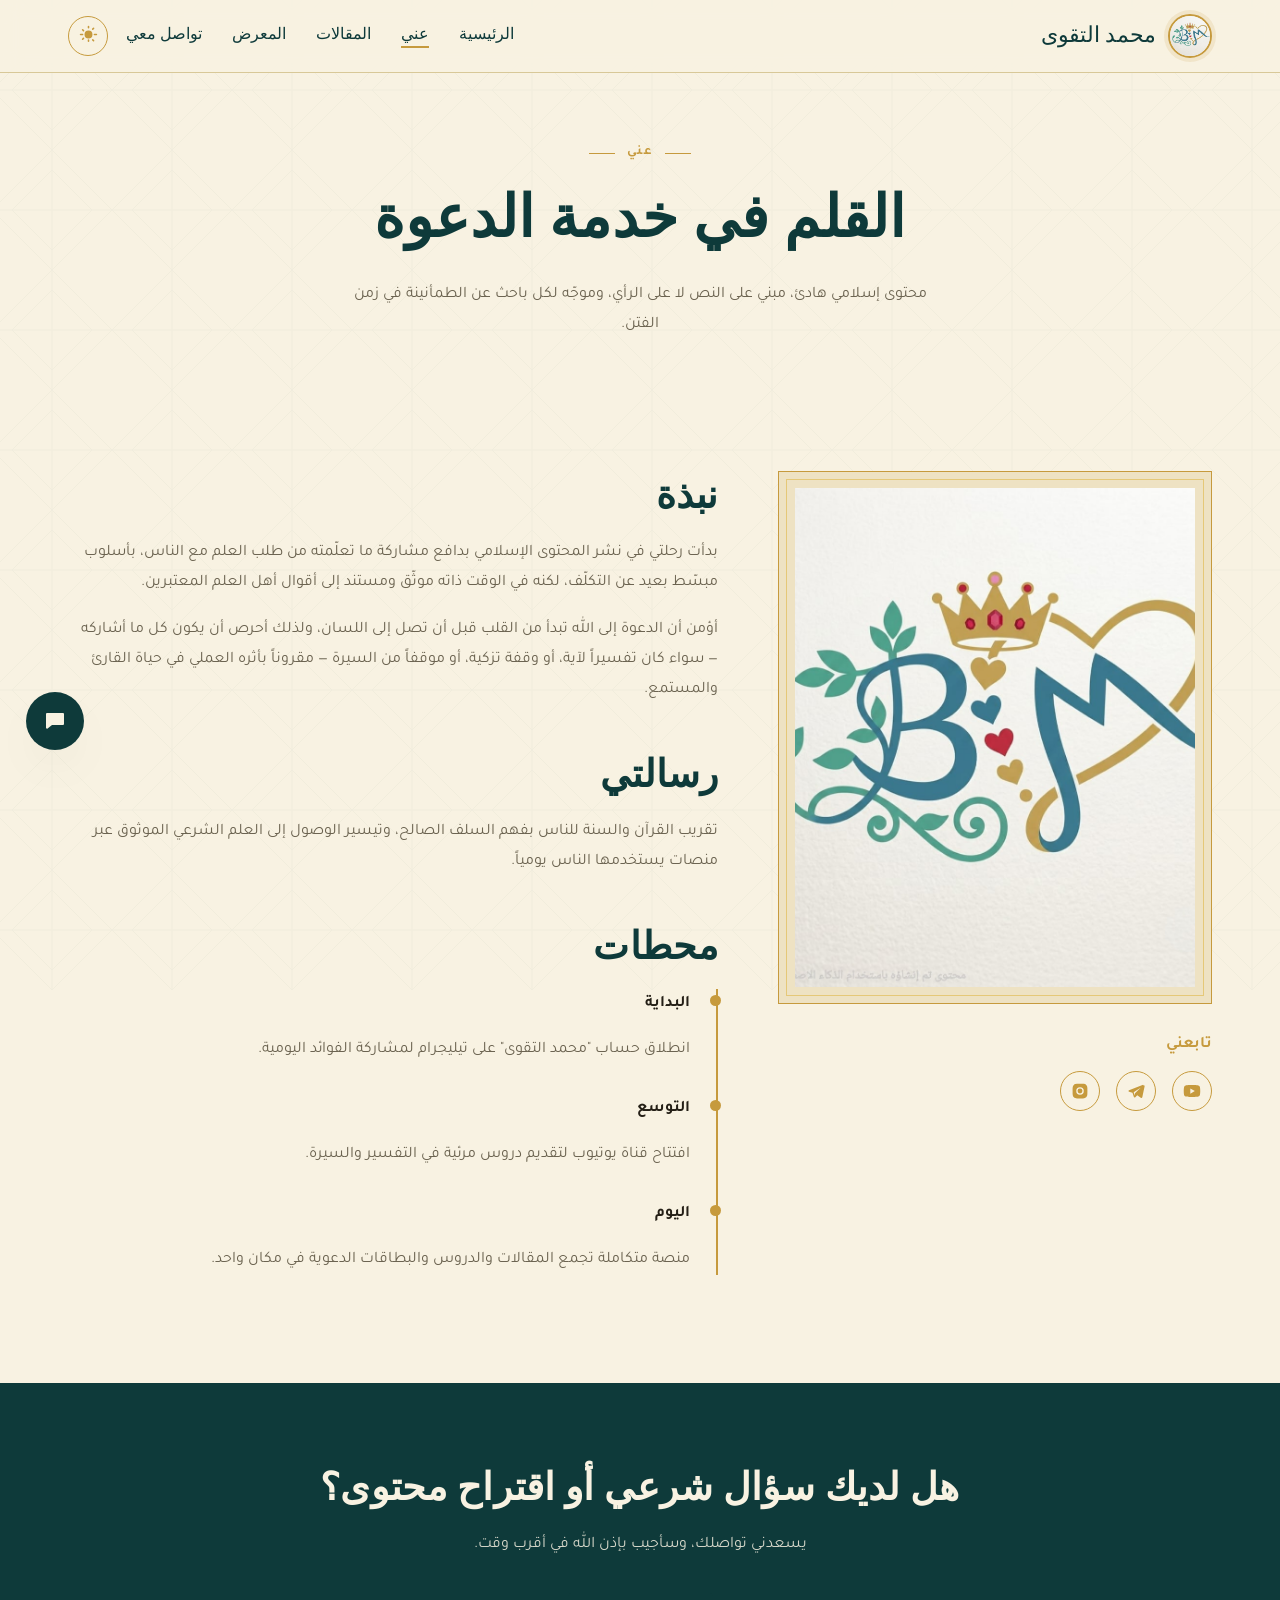
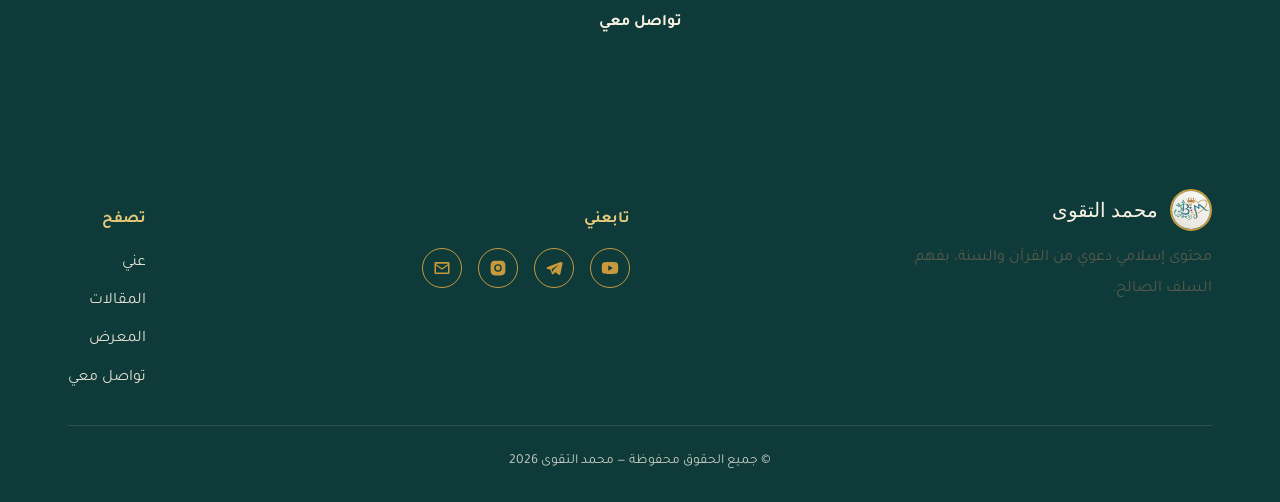
==== commit 555f949d: "Add files via upload" ====
--- a/about.html
+++ b/about.html
@@ -4,254 +4,335 @@
 <meta charset="UTF-8">
 <meta name="viewport" content="width=device-width, initial-scale=1.0">
 <title>عني | محمد التقوى</title>
-<meta name="description" content="نبذة عن محمد التقوى ورسالته الدعوية.">
+<meta name="description" content="نبذة عن محمد التقوى ورسالته الدعوية ومسيرته.">
+<link rel="canonical" href="https://altukwa.github.io/about.html">
+<meta name="theme-color" content="#0e3a3a">
 <link rel="icon" href="logo.png">
+<link rel="apple-touch-icon" href="logo.png">
+
+<meta property="og:type" content="website">
+<meta property="og:title" content="عني | محمد التقوى">
+<meta property="og:description" content="نبذة عن محمد التقوى ورسالته الدعوية ومسيرته.">
+<meta property="og:image" content="https://altukwa.github.io/logo.png">
+<meta property="og:url" content="https://altukwa.github.io/about.html">
+<meta property="og:locale" content="ar_AR">
+<meta name="twitter:card" content="summary_large_image">
+<meta name="twitter:title" content="عني | محمد التقوى">
+<meta name="twitter:description" content="نبذة عن محمد التقوى ورسالته الدعوية ومسيرته.">
+<meta name="twitter:image" content="https://altukwa.github.io/logo.png">
+
+<script>
+(function(){
+  var saved = localStorage.getItem('altukwa-theme');
+  var theme = saved || 'light';
+  document.documentElement.setAttribute('data-theme', theme);
+})();
+</script>
 <style>
 /* =========================================================
-   AlTukwa — نظام تصميم "المخطوطة المضيئة"
+   AlTukwa — نظام تصميم "المخطوطة المضيئة" v3 (فاخر + وضع ليلي)
    ========================================================= */
 
 @import url('https://fonts.googleapis.com/css2?family=Aref+Ruqaa:wght@400;700&family=Tajawal:wght@300;400;500;700;900&display=swap');
 
 :root{
-  --teal-deep:#0e3a3a;
+  --bg:#f8f2e2;
+  --bg-alt:#eee2c3;
+  --surface:#ffffff;
+  --text:#241f16;
+  --text-soft:#6b6350;
+  --teal:#0e3a3a;
   --teal-mid:#175653;
-  --teal-soft:#e7f0ee;
   --gold:#c69a3d;
   --gold-light:#e5c878;
-  --parchment:#f8f2e2;
-  --parchment-dark:#eee2c3;
-  --ink:#241f16;
-  --ink-soft:#6b6350;
   --line:#d8c898;
-  --radius:2px;
-  --maxw:1180px;
-  --shadow:0 18px 40px -20px rgba(14,58,58,.35);
+  --radius:3px;
+  --maxw:1200px;
+  --shadow:0 20px 48px -22px rgba(14,58,58,.4);
+  --girih-opacity:.05;
+  color-scheme:light;
+}
+
+html[data-theme="dark"]{
+  --bg:#0c1917;
+  --bg-alt:#0f201d;
+  --surface:#132523;
+  --text:#f1ecd9;
+  --text-soft:#b9b19a;
+  --teal:#e5c878;
+  --teal-mid:#2f8f86;
+  --gold:#d9b458;
+  --gold-light:#f0d488;
+  --line:#274543;
+  --shadow:0 20px 48px -18px rgba(0,0,0,.55);
+  --girih-opacity:.08;
+  color-scheme:dark;
 }
 
 *{box-sizing:border-box;}
 html{scroll-behavior:smooth;}
 body{
   margin:0;
-  background:var(--parchment);
-  color:var(--ink);
+  background:var(--bg);
+  color:var(--text);
   font-family:'Tajawal',sans-serif;
-  line-height:1.85;
+  line-height:1.9;
   direction:rtl;
   -webkit-font-smoothing:antialiased;
+  transition:background .4s ease,color .4s ease;
+  overflow-x:hidden;
 }
 body::before{
   content:"";
-  position:fixed;inset:0;
-  background-image:url("data:image/svg+xml,%3Csvg xmlns='http://www.w3.org/2000/svg' width='120' height='120' viewBox='0 0 120 120'%3E%3Cg fill='none' stroke='%23175653' stroke-width='.6' opacity='.05'%3E%3Cpath d='M60 0 L120 60 L60 120 L0 60 Z'/%3E%3Cpath d='M60 20 L100 60 L60 100 L20 60 Z'/%3E%3Cpath d='M60 0 L60 120 M0 60 L120 60'/%3E%3C/g%3E%3C/svg%3E");
+  position:fixed;inset:-10% -10%;
+  background-image:url("data:image/svg+xml,%3Csvg xmlns='http://www.w3.org/2000/svg' width='120' height='120' viewBox='0 0 120 120'%3E%3Cg fill='none' stroke='%23175653' stroke-width='.6'%3E%3Cpath d='M60 0 L120 60 L60 120 L0 60 Z'/%3E%3Cpath d='M60 20 L100 60 L60 100 L20 60 Z'/%3E%3Cpath d='M60 0 L60 120 M0 60 L120 60'/%3E%3C/g%3E%3C/svg%3E");
+  opacity:var(--girih-opacity);
   pointer-events:none;
   z-index:0;
-}
+  animation:driftBg 90s linear infinite;
+}
+@keyframes driftBg{
+  0%{background-position:0 0;}
+  100%{background-position:600px 600px;}
+}
+@media (prefers-reduced-motion:reduce){
+  body::before{animation:none;}
+}
+
 h1,h2,h3,.display{
   font-family:'Aref Ruqaa',serif;
-  color:var(--teal-deep);
-  margin:0 0 .4em;
+  color:var(--teal);
+  margin:0 0 .45em;
   font-weight:700;
-}
-h1{font-size:clamp(2.2rem,5vw,3.4rem);}
-h2{font-size:clamp(1.6rem,3vw,2.3rem);}
-h3{font-size:1.3rem;}
-p{color:var(--ink-soft);}
+  letter-spacing:.2px;
+}
+h1{font-size:clamp(2.3rem,5vw,3.6rem);line-height:1.25;}
+h2{font-size:clamp(1.7rem,3vw,2.4rem);line-height:1.3;}
+h3{font-size:1.32rem;}
+p{color:var(--text-soft);}
 a{color:inherit;text-decoration:none;}
 img{max-width:100%;display:block;}
-.container{max-width:var(--maxw);margin:0 auto;padding:0 24px;position:relative;z-index:1;}
+.container{max-width:var(--maxw);margin:0 auto;padding:0 28px;position:relative;z-index:1;}
 .eyebrow{
-  display:inline-flex;align-items:center;gap:10px;
-  font-size:.8rem;letter-spacing:.08em;color:var(--gold);
-  font-weight:700;margin-bottom:14px;
-}
-.eyebrow::before,.eyebrow::after{content:"";width:22px;height:1px;background:var(--gold);}
-
-/* ---------- Girih divider (signature element) ---------- */
+  display:inline-flex;align-items:center;gap:12px;
+  font-size:.82rem;letter-spacing:.1em;color:var(--gold);
+  font-weight:700;margin-bottom:16px;
+}
+.eyebrow::before,.eyebrow::after{content:"";width:26px;height:1px;background:var(--gold);}
+
+/* ---------- Girih divider ---------- */
 .girih-divider{
-  height:26px;
-  background-repeat:repeat-x;
-  background-position:center;
-  background-size:52px 26px;
+  height:28px;
+  background-repeat:repeat-x;background-position:center;background-size:54px 28px;
   background-image:url("data:image/svg+xml,%3Csvg xmlns='http://www.w3.org/2000/svg' width='52' height='26' viewBox='0 0 52 26'%3E%3Cg fill='none' stroke='%23c69a3d' stroke-width='1.2'%3E%3Cpath d='M0 13 L13 0 L26 13 L13 26 Z'/%3E%3Cpath d='M26 13 L39 0 L52 13 L39 26 Z'/%3E%3C/g%3E%3C/svg%3E");
-  opacity:.65;
-  margin:0 auto;
+  opacity:.6;margin:0 auto;
 }
 
 /* ---------- Header / Nav ---------- */
 .site-header{
-  position:sticky;top:0;z-index:50;
-  background:rgba(248,242,226,.92);
-  backdrop-filter:blur(8px);
+  position:sticky;top:0;z-index:80;
+  background:color-mix(in srgb, var(--bg) 90%, transparent);
+  backdrop-filter:blur(10px);
   border-bottom:1px solid var(--line);
 }
 .nav{
-  display:flex;align-items:center;justify-content:space-between;
-  padding:14px 24px;max-width:var(--maxw);margin:0 auto;
-}
-.brand{display:flex;align-items:center;gap:12px;font-family:'Aref Ruqaa',serif;font-size:1.3rem;color:var(--teal-deep);}
-.brand img{height:42px;width:42px;border-radius:50%;border:2px solid var(--gold);}
-.nav-links{display:flex;gap:28px;list-style:none;margin:0;padding:0;}
-.nav-links a{
-  font-weight:500;color:var(--teal-deep);position:relative;padding:4px 0;
-}
-.nav-links a::after{
-  content:"";position:absolute;right:0;bottom:-2px;width:0;height:2px;background:var(--gold);
-  transition:width .25s ease;
-}
+  display:flex;align-items:center;justify-content:space-between;gap:16px;
+  padding:14px 28px;max-width:var(--maxw);margin:0 auto;
+}
+.brand{display:flex;align-items:center;gap:12px;font-family:'Aref Ruqaa',serif;font-size:1.35rem;color:var(--teal);}
+.brand img{height:44px;width:44px;border-radius:50%;border:2px solid var(--gold);box-shadow:0 0 0 4px color-mix(in srgb, var(--gold) 15%, transparent);}
+.nav-right{display:flex;align-items:center;gap:18px;}
+.nav-links{display:flex;gap:30px;list-style:none;margin:0;padding:0;}
+.nav-links a{font-weight:500;color:var(--teal);position:relative;padding:4px 0;}
+.nav-links a::after{content:"";position:absolute;right:0;bottom:-2px;width:0;height:2px;background:var(--gold);transition:width .25s ease;}
 .nav-links a:hover::after,.nav-links a.active::after{width:100%;}
-.nav-toggle{display:none;background:none;border:0;font-size:1.6rem;color:var(--teal-deep);cursor:pointer;}
+.nav-toggle{display:none;background:none;border:0;font-size:1.6rem;color:var(--teal);cursor:pointer;}
+.theme-toggle{
+  width:40px;height:40px;border-radius:50%;border:1px solid var(--gold);background:transparent;
+  color:var(--gold);display:flex;align-items:center;justify-content:center;cursor:pointer;flex:0 0 40px;
+  transition:transform .3s ease,background .3s ease;
+}
+.theme-toggle:hover{background:var(--gold);color:var(--teal);transform:rotate(20deg);}
+.theme-toggle svg{width:19px;height:19px;fill:currentColor;}
 
 @media(max-width:820px){
   .nav-links{
-    position:fixed;inset:0 0 0 auto;height:100vh;width:74%;
-    background:var(--parchment);flex-direction:column;padding:100px 32px;
+    position:fixed;inset:0 0 0 auto;height:100vh;width:78%;
+    background:var(--bg);flex-direction:column;padding:110px 34px;
     transform:translateX(100%);transition:transform .35s ease;
-    box-shadow:var(--shadow);gap:22px;
+    box-shadow:var(--shadow);gap:24px;z-index:70;
   }
   .nav-links.open{transform:translateX(0);}
-  .nav-toggle{display:block;z-index:60;}
+  .nav-toggle{display:block;z-index:90;}
 }
 
 /* ---------- Hero ---------- */
-.hero{
-  padding:90px 0 70px;position:relative;overflow:hidden;
-}
-.hero-grid{
-  display:grid;grid-template-columns:1.15fr .85fr;gap:50px;align-items:center;
-}
-.hero p.lead{font-size:1.15rem;max-width:46ch;}
-.btn-row{display:flex;gap:16px;margin-top:30px;flex-wrap:wrap;}
+.hero{padding:100px 0 80px;position:relative;overflow:hidden;}
+.hero-grid{display:grid;grid-template-columns:1.15fr .85fr;gap:56px;align-items:center;}
+.hero p.lead{font-size:1.18rem;max-width:48ch;}
+.btn-row{display:flex;gap:18px;margin-top:32px;flex-wrap:wrap;}
 .btn{
   display:inline-flex;align-items:center;gap:8px;
-  padding:13px 28px;border-radius:var(--radius);font-weight:700;
-  border:1px solid transparent;transition:transform .2s ease,box-shadow .2s ease;
-}
-.btn-primary{background:var(--teal-deep);color:var(--parchment);}
-.btn-primary:hover{transform:translateY(-2px);box-shadow:var(--shadow);}
-.btn-ghost{border-color:var(--teal-deep);color:var(--teal-deep);}
-.btn-ghost:hover{background:var(--teal-deep);color:var(--parchment);}
+  padding:14px 30px;border-radius:var(--radius);font-weight:700;
+  border:1px solid transparent;transition:transform .25s ease,box-shadow .25s ease;
+}
+.btn-primary{background:var(--teal);color:var(--bg);}
+html[data-theme="dark"] .btn-primary{color:#0c1917;}
+.btn-primary:hover{transform:translateY(-3px);box-shadow:var(--shadow);}
+.btn-ghost{border-color:var(--teal);color:var(--teal);}
+.btn-ghost:hover{background:var(--teal);color:var(--bg);}
+html[data-theme="dark"] .btn-ghost:hover{color:#0c1917;}
 .hero-portrait{
-  position:relative;border:1px solid var(--gold);padding:14px;
-  background:var(--parchment-dark);
-}
-.hero-portrait::before{
-  content:"";position:absolute;inset:6px;border:1px solid var(--gold-light);pointer-events:none;
-}
+  position:relative;border:1px solid var(--gold);padding:16px;background:var(--bg-alt);
+  transition:transform .4s ease;
+}
+.hero-portrait::before{content:"";position:absolute;inset:7px;border:1px solid var(--gold-light);pointer-events:none;}
 .hero-portrait img{width:100%;object-fit:cover;aspect-ratio:4/5;}
 
 @media(max-width:820px){.hero-grid{grid-template-columns:1fr;}}
 
-/* ---------- Sections / cards ---------- */
-section{padding:70px 0;position:relative;}
-.section-head{text-align:center;max-width:640px;margin:0 auto 46px;}
-.section-head p{margin-top:10px;}
-
-.pillars{display:grid;grid-template-columns:repeat(3,1fr);gap:26px;}
+/* ---------- Sections / cards (with subtle 3D tilt) ---------- */
+section{padding:80px 0;position:relative;}
+.section-head{text-align:center;max-width:660px;margin:0 auto 50px;}
+.section-head p{margin-top:12px;}
+
+.pillars{display:grid;grid-template-columns:repeat(3,1fr);gap:28px;}
 .card{
-  background:#fff;border:1px solid var(--line);padding:32px 26px;
-  position:relative;transition:transform .25s ease,box-shadow .25s ease;
-}
-.card:hover{transform:translateY(-5px);box-shadow:var(--shadow);}
-.card .num{
-  font-family:'Aref Ruqaa',serif;color:var(--gold);font-size:1.6rem;display:block;margin-bottom:10px;
-}
+  background:var(--surface);border:1px solid var(--line);padding:34px 28px;
+  position:relative;transition:transform .3s ease,box-shadow .3s ease;
+  transform-style:preserve-3d;will-change:transform;
+}
+.card:hover{box-shadow:var(--shadow);}
+.card .num{font-family:'Aref Ruqaa',serif;color:var(--gold);font-size:1.65rem;display:block;margin-bottom:12px;}
 @media(max-width:820px){.pillars{grid-template-columns:1fr;}}
 
 /* ---------- Social row ---------- */
-.social-row{display:grid;grid-template-columns:repeat(auto-fit,minmax(230px,1fr));gap:22px;}
+.social-row{display:grid;grid-template-columns:repeat(auto-fit,minmax(240px,1fr));gap:24px;}
 .social-card{
-  display:flex;align-items:center;gap:16px;background:var(--teal-deep);color:var(--parchment);
-  padding:22px;border:1px solid var(--teal-deep);transition:.25s ease;
-}
-.social-card:hover{background:var(--teal-mid);transform:translateY(-4px);}
-.social-card .icon{
-  width:46px;height:46px;flex:0 0 46px;border-radius:50%;
-  background:var(--gold);display:flex;align-items:center;justify-content:center;color:var(--teal-deep);
-}
-.social-card .icon svg{width:22px;height:22px;fill:currentColor;}
-.social-card strong{display:block;font-size:1.05rem;}
-.social-card span{font-size:.85rem;opacity:.8;}
-
-/* footer social icons (compact) */
-.icon-row{display:flex;gap:14px;}
-.icon-row a{
-  width:38px;height:38px;border:1px solid var(--gold);border-radius:50%;
-  display:flex;align-items:center;justify-content:center;color:var(--gold);transition:.2s ease;
-}
-.icon-row a:hover{background:var(--gold);color:var(--teal-deep);}
-.icon-row svg{width:17px;height:17px;fill:currentColor;}
+  display:flex;align-items:center;gap:16px;background:var(--teal);color:var(--bg);
+  padding:24px;border:1px solid var(--teal);transition:.3s ease;transform-style:preserve-3d;will-change:transform;
+}
+html[data-theme="dark"] .social-card{color:#0c1917;}
+.social-card:hover{box-shadow:var(--shadow);}
+.social-card .icon{width:48px;height:48px;flex:0 0 48px;border-radius:50%;background:var(--gold);display:flex;align-items:center;justify-content:center;color:var(--teal);}
+html[data-theme="dark"] .social-card .icon{color:#0c1917;}
+.social-card .icon svg{width:23px;height:23px;fill:currentColor;}
+.social-card strong{display:block;font-size:1.08rem;}
+.social-card span{font-size:.86rem;opacity:.85;}
+
+.icon-row{display:flex;gap:16px;}
+.icon-row a{width:40px;height:40px;border:1px solid var(--gold);border-radius:50%;display:flex;align-items:center;justify-content:center;color:var(--gold);transition:.25s ease;}
+.icon-row a:hover{background:var(--gold);color:var(--teal);transform:translateY(-3px);}
+html[data-theme="dark"] .icon-row a:hover{color:#0c1917;}
+.icon-row svg{width:18px;height:18px;fill:currentColor;}
 
 /* ---------- Daily verse ---------- */
-.daily{
-  background:var(--teal-deep);color:var(--parchment);text-align:center;
-}
-.daily blockquote{
-  font-family:'Aref Ruqaa',serif;font-size:clamp(1.4rem,3vw,2rem);
-  max-width:800px;margin:0 auto 12px;color:var(--gold-light);
-}
-.daily cite{display:block;color:var(--parchment);opacity:.7;font-style:normal;margin-bottom:26px;}
-audio{width:100%;max-width:460px;margin:0 auto;display:block;}
+.daily{background:var(--teal);color:var(--bg);text-align:center;}
+html[data-theme="dark"] .daily{background:var(--surface);}
+.daily blockquote{font-family:'Aref Ruqaa',serif;font-size:clamp(1.5rem,3vw,2.1rem);max-width:820px;margin:0 auto 14px;color:var(--gold-light);}
+.daily cite{display:block;color:var(--bg);opacity:.75;font-style:normal;margin-bottom:28px;}
+html[data-theme="dark"] .daily cite{color:var(--text);}
+audio{width:100%;max-width:480px;margin:0 auto;display:block;}
 
 /* ---------- Blog ---------- */
-.post-grid{display:grid;grid-template-columns:repeat(3,1fr);gap:28px;}
-.post-card{background:#fff;border:1px solid var(--line);display:flex;flex-direction:column;transition:.25s ease;}
-.post-card:hover{transform:translateY(-5px);box-shadow:var(--shadow);}
-.post-thumb{aspect-ratio:16/10;overflow:hidden;background:var(--parchment-dark);}
+.post-grid{display:grid;grid-template-columns:repeat(3,1fr);gap:30px;}
+.post-card{background:var(--surface);border:1px solid var(--line);display:flex;flex-direction:column;transition:.3s ease;transform-style:preserve-3d;will-change:transform;}
+.post-card:hover{box-shadow:var(--shadow);}
+.post-thumb{aspect-ratio:16/10;overflow:hidden;background:var(--bg-alt);}
 .post-thumb img{width:100%;height:100%;object-fit:cover;}
-.post-body{padding:22px;flex:1;display:flex;flex-direction:column;}
-.post-meta{font-size:.78rem;color:var(--gold);font-weight:700;letter-spacing:.04em;margin-bottom:8px;}
-.post-body h3{margin-bottom:10px;}
-.post-body p{font-size:.92rem;flex:1;}
-.post-read{margin-top:14px;font-weight:700;color:var(--teal-deep);}
-.post-filters{display:flex;gap:10px;flex-wrap:wrap;justify-content:center;margin-bottom:36px;}
-.post-filters button{
-  padding:8px 18px;border:1px solid var(--teal-deep);background:transparent;color:var(--teal-deep);
-  font-family:inherit;font-weight:700;cursor:pointer;transition:.2s ease;
-}
-.post-filters button.active,.post-filters button:hover{background:var(--teal-deep);color:var(--parchment);}
+.post-body{padding:24px;flex:1;display:flex;flex-direction:column;}
+.post-meta{font-size:.8rem;color:var(--gold);font-weight:700;letter-spacing:.05em;margin-bottom:10px;}
+.post-body h3{margin-bottom:12px;}
+.post-body p{font-size:.94rem;flex:1;}
+.post-read{margin-top:16px;font-weight:700;color:var(--teal);}
+.post-filters{display:flex;gap:12px;flex-wrap:wrap;justify-content:center;margin-bottom:40px;}
+.post-filters button{padding:9px 20px;border:1px solid var(--teal);background:transparent;color:var(--teal);font-family:inherit;font-weight:700;cursor:pointer;transition:.25s ease;border-radius:var(--radius);}
+.post-filters button.active,.post-filters button:hover{background:var(--teal);color:var(--bg);}
+html[data-theme="dark"] .post-filters button.active,html[data-theme="dark"] .post-filters button:hover{color:#0c1917;}
 @media(max-width:900px){.post-grid{grid-template-columns:1fr 1fr;}}
 @media(max-width:620px){.post-grid{grid-template-columns:1fr;}}
 
-/* single post */
-.post-header{text-align:center;max-width:760px;margin:0 auto 30px;}
-.post-cover{max-width:900px;margin:0 auto 40px;border:1px solid var(--gold);padding:10px;}
-.post-content{max-width:720px;margin:0 auto;font-size:1.05rem;color:var(--ink);}
-.post-content p{margin-bottom:1.3em;color:var(--ink);}
-.post-content h2{margin-top:1.6em;}
+.post-header{text-align:center;max-width:780px;margin:0 auto 34px;}
+.post-content{max-width:740px;margin:0 auto;font-size:1.08rem;color:var(--text);}
+.post-content p{margin-bottom:1.4em;color:var(--text);}
+.post-content h2{margin-top:1.7em;}
 
 /* ---------- About page ---------- */
-.about-grid{display:grid;grid-template-columns:.8fr 1.2fr;gap:56px;align-items:start;}
-.timeline{border-right:2px solid var(--gold);padding-right:24px;margin-top:10px;}
-.timeline-item{margin-bottom:26px;position:relative;}
-.timeline-item::before{
-  content:"";position:absolute;right:-30px;top:6px;width:10px;height:10px;border-radius:50%;background:var(--gold);
-}
+.about-grid{display:grid;grid-template-columns:.8fr 1.2fr;gap:60px;align-items:start;}
+.timeline{border-right:2px solid var(--gold);padding-right:26px;margin-top:12px;}
+.timeline-item{margin-bottom:28px;position:relative;}
+.timeline-item::before{content:"";position:absolute;right:-31px;top:6px;width:11px;height:11px;border-radius:50%;background:var(--gold);}
 @media(max-width:820px){.about-grid{grid-template-columns:1fr;}}
 
+/* ---------- Gallery ---------- */
+.gallery-grid{display:grid;grid-template-columns:repeat(3,1fr);gap:18px;}
+.gallery-item{
+  position:relative;aspect-ratio:1/1;overflow:hidden;border:1px solid var(--line);cursor:zoom-in;
+  background:linear-gradient(135deg,var(--teal),var(--gold));
+}
+.gallery-item img{width:100%;height:100%;object-fit:cover;transition:transform .5s ease;}
+.gallery-item:hover img{transform:scale(1.08);}
+.gallery-item .cap{
+  position:absolute;inset:auto 0 0 0;padding:14px;background:linear-gradient(0deg,rgba(0,0,0,.65),transparent);
+  color:#fff;font-size:.85rem;font-weight:700;opacity:0;transition:opacity .3s ease;
+}
+.gallery-item:hover .cap{opacity:1;}
+@media(max-width:820px){.gallery-grid{grid-template-columns:1fr 1fr;}}
+@media(max-width:520px){.gallery-grid{grid-template-columns:1fr;}}
+
+.lightbox{
+  position:fixed;inset:0;background:rgba(8,14,13,.92);display:none;align-items:center;justify-content:center;
+  z-index:200;padding:30px;
+}
+.lightbox.open{display:flex;}
+.lightbox img{max-width:min(900px,92vw);max-height:82vh;border:2px solid var(--gold);}
+.lightbox .cap{color:var(--bg);text-align:center;margin-top:16px;font-weight:700;}
+.lightbox-close{position:absolute;top:22px;left:22px;color:#fff;font-size:2rem;background:none;border:0;cursor:pointer;}
+
 /* ---------- Contact ---------- */
-.contact-wrap{display:grid;grid-template-columns:1fr 1fr;gap:50px;}
-form{display:flex;flex-direction:column;gap:16px;}
-input,textarea{
-  padding:14px;border:1px solid var(--line);background:#fff;font-family:inherit;font-size:1rem;color:var(--ink);
-}
+.contact-wrap{display:grid;grid-template-columns:1fr 1fr;gap:54px;}
+form{display:flex;flex-direction:column;gap:18px;}
+input,textarea{padding:15px;border:1px solid var(--line);background:var(--surface);font-family:inherit;font-size:1rem;color:var(--text);border-radius:var(--radius);}
 input:focus,textarea:focus{outline:2px solid var(--gold);outline-offset:1px;}
-textarea{min-height:140px;resize:vertical;}
+textarea{min-height:150px;resize:vertical;}
 @media(max-width:820px){.contact-wrap{grid-template-columns:1fr;}}
 
 /* ---------- Footer ---------- */
-.site-footer{background:var(--teal-deep);color:var(--parchment);padding:50px 0 26px;}
-.footer-grid{display:flex;justify-content:space-between;flex-wrap:wrap;gap:30px;margin-bottom:30px;}
-.footer-brand{display:flex;align-items:center;gap:12px;font-family:'Aref Ruqaa',serif;font-size:1.2rem;}
-.footer-brand img{height:40px;width:40px;border-radius:50%;border:2px solid var(--gold);}
-.footer-bottom{border-top:1px solid rgba(247,241,226,.15);padding-top:20px;text-align:center;font-size:.85rem;opacity:.75;}
+.site-footer{background:var(--teal);color:var(--bg);padding:56px 0 28px;}
+html[data-theme="dark"] .site-footer{background:var(--surface);}
+.footer-grid{display:flex;justify-content:space-between;flex-wrap:wrap;gap:32px;margin-bottom:32px;}
+.footer-brand{display:flex;align-items:center;gap:12px;font-family:'Aref Ruqaa',serif;font-size:1.25rem;}
+.footer-brand img{height:42px;width:42px;border-radius:50%;border:2px solid var(--gold);}
+.footer-bottom{border-top:1px solid color-mix(in srgb, var(--bg) 15%, transparent);padding-top:22px;text-align:center;font-size:.86rem;opacity:.8;}
+
+/* ---------- Floating contact button ---------- */
+.fab-wrap{position:fixed;bottom:26px;left:26px;z-index:120;display:flex;flex-direction:column-reverse;align-items:flex-start;gap:14px;}
+.fab-main{
+  width:58px;height:58px;border-radius:50%;background:var(--teal);color:var(--bg);border:none;
+  box-shadow:var(--shadow);display:flex;align-items:center;justify-content:center;cursor:pointer;
+  transition:transform .3s ease;
+}
+html[data-theme="dark"] .fab-main{color:#0c1917;}
+.fab-main:hover{transform:scale(1.08);}
+.fab-main svg{width:24px;height:24px;fill:currentColor;}
+.fab-item{
+  width:48px;height:48px;border-radius:50%;background:var(--gold);color:var(--teal);display:flex;align-items:center;justify-content:center;
+  box-shadow:var(--shadow);opacity:0;transform:translateY(10px) scale(.7);pointer-events:none;transition:.25s ease;
+}
+.fab-item svg{width:20px;height:20px;fill:currentColor;}
+.fab-wrap.open .fab-item{opacity:1;transform:none;pointer-events:auto;}
+
+/* ---------- 404 page ---------- */
+.page-404{min-height:70vh;display:flex;align-items:center;justify-content:center;text-align:center;padding:60px 24px;}
+.page-404 .code{font-family:'Aref Ruqaa',serif;font-size:clamp(4rem,14vw,8rem);color:var(--gold);line-height:1;margin-bottom:10px;}
 
 /* ---------- Reveal animation ---------- */
-.reveal{opacity:0;transform:translateY(18px);transition:opacity .7s ease,transform .7s ease;}
+.reveal{opacity:0;transform:translateY(22px);transition:opacity .8s ease,transform .8s ease;}
 .reveal.visible{opacity:1;transform:none;}
 @media (prefers-reduced-motion:reduce){
   .reveal{opacity:1;transform:none;transition:none;}
   html{scroll-behavior:auto;}
+  .card,.post-card,.social-card{transition:none;}
 }
 
 :focus-visible{outline:2px solid var(--gold);outline-offset:2px;}
@@ -265,17 +346,23 @@
     <img src="logo.png" alt="شعار محمد التقوى">
     <span>محمد التقوى</span>
   </a>
-  <button class="nav-toggle" id="navToggle" aria-label="فتح القائمة">☰</button>
-  <ul class="nav-links" id="navLinks">
-    <li><a href="index.html">الرئيسية</a></li>
+  <div class="nav-right">
+    <button class="nav-toggle" id="navToggle" aria-label="فتح القائمة">☰</button>
+    <ul class="nav-links" id="navLinks">
+      <li><a href="index.html">الرئيسية</a></li>
     <li><a href="about.html" class="active">عني</a></li>
     <li><a href="blog.html">المقالات</a></li>
+    <li><a href="gallery.html">المعرض</a></li>
     <li><a href="contact.html">تواصل معي</a></li>
-  </ul>
+    </ul>
+    <button class="theme-toggle" id="themeToggle" aria-label="تبديل الوضع الليلي">
+      <span class="icon-sun"><svg viewBox="0 0 24 24"><path d="M12 4.5a1 1 0 0 1-1-1V2a1 1 0 1 1 2 0v1.5a1 1 0 0 1-1 1Zm0 17a1 1 0 0 1-1-1V19a1 1 0 1 1 2 0v1.5a1 1 0 0 1-1 1ZM4.5 13H2a1 1 0 1 1 0-2h2.5a1 1 0 1 1 0 2Zm17.5 0h-2.5a1 1 0 1 1 0-2H22a1 1 0 1 1 0 2ZM6.34 7.76a1 1 0 0 1-1.42 0L3.86 6.7a1 1 0 1 1 1.42-1.42l1.06 1.06a1 1 0 0 1 0 1.42Zm12.8 12.8a1 1 0 0 1-1.42 0l-1.06-1.06a1 1 0 1 1 1.42-1.42l1.06 1.06a1 1 0 0 1 0 1.42ZM6.34 16.24a1 1 0 0 1 0 1.42l-1.06 1.06a1 1 0 1 1-1.42-1.42l1.06-1.06a1 1 0 0 1 1.42 0Zm12.8-12.8a1 1 0 0 1 0 1.42l-1.06 1.06a1 1 0 1 1-1.42-1.42l1.06-1.06a1 1 0 0 1 1.42 0ZM12 7a5 5 0 1 1 0 10 5 5 0 0 1 0-10Z"/></svg></span>
+    </button>
+  </div>
 </div></header>
 <main>
 
-  <section style="padding-top:60px;">
+  <section style="padding-top:64px;">
     <div class="container section-head reveal visible">
       <span class="eyebrow">عني</span>
       <h1>القلم في خدمة الدعوة</h1>
@@ -286,12 +373,12 @@
     <div class="container about-grid">
       <div class="reveal visible">
         <div class="hero-portrait"><img src="portrait.jpg" alt="محمد التقوى" onerror="this.src='logo.png'"></div>
-        <div style="margin-top:24px;">
+        <div style="margin-top:26px;">
           <p style="color:var(--gold);font-weight:700;margin-bottom:10px;">تابعني</p>
           <div class="icon-row">
-            <a href="https://www.youtube.com/@altukwa" target="_blank" rel="noopener" aria-label="يوتيوب" style="border-color:var(--teal-deep);color:var(--teal-deep);"><svg viewBox="0 0 24 24"><path d="M23 12s0-3.6-.46-5.3a3 3 0 0 0-2.1-2.1C18.7 4 12 4 12 4s-6.7 0-8.44.6a3 3 0 0 0-2.1 2.1C1 8.4 1 12 1 12s0 3.6.46 5.3a3 3 0 0 0 2.1 2.1C5.3 20 12 20 12 20s6.7 0 8.44-.6a3 3 0 0 0 2.1-2.1C23 15.6 23 12 23 12ZM9.75 15.5v-7l6 3.5-6 3.5Z"/></svg></a>
-            <a href="https://t.me/altukwa" target="_blank" rel="noopener" aria-label="تيليجرام" style="border-color:var(--teal-deep);color:var(--teal-deep);"><svg viewBox="0 0 24 24"><path d="M21.5 3.5 2.7 10.9c-.9.35-.9 1.65.05 1.94l4.55 1.4 1.75 5.55c.28.9 1.4 1.15 2.05.46l2.55-2.7 4.7 3.45c.75.55 1.85.15 2.05-.75l3.05-14.4c.24-1.1-.85-2-1.9-1.35ZM8.9 13.5l9.4-6-7.6 7.35-.3 3.05-1.5-4.4Z"/></svg></a>
-            <a href="https://www.instagram.com/altukwa/" target="_blank" rel="noopener" aria-label="إنستغرام" style="border-color:var(--teal-deep);color:var(--teal-deep);"><svg viewBox="0 0 24 24"><path d="M12 2.2c2.7 0 3 0 4 .05 1.06.05 1.79.22 2.43.47a4.9 4.9 0 0 1 1.77 1.15 4.9 4.9 0 0 1 1.15 1.77c.25.64.42 1.37.47 2.43.05 1.06.05 1.4.05 4s0 3-.05 4a7.3 7.3 0 0 1-.47 2.43 5.1 5.1 0 0 1-2.92 2.92c-.64.25-1.37.42-2.43.47-1.06.05-1.3.05-4 .05s-3 0-4-.05a7.3 7.3 0 0 1-2.43-.47 4.9 4.9 0 0 1-1.77-1.15 4.9 4.9 0 0 1-1.15-1.77 7.3 7.3 0 0 1-.47-2.43c-.05-1-.05-1.3-.05-4s0-3 .05-4a7.3 7.3 0 0 1 .47-2.43 4.9 4.9 0 0 1 1.15-1.77A4.9 4.9 0 0 1 5.57 2.7a7.3 7.3 0 0 1 2.43-.47c1-.05 1.3-.05 4-.05ZM12 7a5 5 0 1 0 0 10 5 5 0 0 0 0-10Zm0 8.2a3.2 3.2 0 1 1 0-6.4 3.2 3.2 0 0 1 0 6.4Zm5.2-8.4a1.17 1.17 0 1 1-2.34 0 1.17 1.17 0 0 1 2.34 0Z"/></svg></a>
+            <a href="https://www.youtube.com/@altukwa" target="_blank" rel="noopener" aria-label="يوتيوب"><svg viewBox="0 0 24 24"><path d="M23 12s0-3.6-.46-5.3a3 3 0 0 0-2.1-2.1C18.7 4 12 4 12 4s-6.7 0-8.44.6a3 3 0 0 0-2.1 2.1C1 8.4 1 12 1 12s0 3.6.46 5.3a3 3 0 0 0 2.1 2.1C5.3 20 12 20 12 20s6.7 0 8.44-.6a3 3 0 0 0 2.1-2.1C23 15.6 23 12 23 12ZM9.75 15.5v-7l6 3.5-6 3.5Z"/></svg></a>
+            <a href="https://t.me/altukwa" target="_blank" rel="noopener" aria-label="تيليجرام"><svg viewBox="0 0 24 24"><path d="M21.5 3.5 2.7 10.9c-.9.35-.9 1.65.05 1.94l4.55 1.4 1.75 5.55c.28.9 1.4 1.15 2.05.46l2.55-2.7 4.7 3.45c.75.55 1.85.15 2.05-.75l3.05-14.4c.24-1.1-.85-2-1.9-1.35ZM8.9 13.5l9.4-6-7.6 7.35-.3 3.05-1.5-4.4Z"/></svg></a>
+            <a href="https://www.instagram.com/altukwa/" target="_blank" rel="noopener" aria-label="إنستغرام"><svg viewBox="0 0 24 24"><path d="M12 2.2c2.7 0 3 0 4 .05 1.06.05 1.79.22 2.43.47a4.9 4.9 0 0 1 1.77 1.15 4.9 4.9 0 0 1 1.15 1.77c.25.64.42 1.37.47 2.43.05 1.06.05 1.4.05 4s0 3-.05 4a7.3 7.3 0 0 1-.47 2.43 5.1 5.1 0 0 1-2.92 2.92c-.64.25-1.37.42-2.43.47-1.06.05-1.3.05-4 .05s-3 0-4-.05a7.3 7.3 0 0 1-2.43-.47 4.9 4.9 0 0 1-1.77-1.15 4.9 4.9 0 0 1-1.15-1.77 7.3 7.3 0 0 1-.47-2.43c-.05-1-.05-1.3-.05-4s0-3 .05-4a7.3 7.3 0 0 1 .47-2.43 4.9 4.9 0 0 1 1.15-1.77A4.9 4.9 0 0 1 5.57 2.7a7.3 7.3 0 0 1 2.43-.47c1-.05 1.3-.05 4-.05ZM12 7a5 5 0 1 0 0 10 5 5 0 0 0 0-10Zm0 8.2a3.2 3.2 0 1 1 0-6.4 3.2 3.2 0 0 1 0 6.4Zm5.2-8.4a1.17 1.17 0 1 1-2.34 0 1.17 1.17 0 0 1 2.34 0Z"/></svg></a>
           </div>
         </div>
       </div>
@@ -299,9 +386,9 @@
         <h2>نبذة</h2>
         <p>بدأت رحلتي في نشر المحتوى الإسلامي بدافع مشاركة ما تعلّمته من طلب العلم مع الناس، بأسلوب مبسّط بعيد عن التكلّف، لكنه في الوقت ذاته موثّق ومستند إلى أقوال أهل العلم المعتبرين.</p>
         <p>أؤمن أن الدعوة إلى الله تبدأ من القلب قبل أن تصل إلى اللسان، ولذلك أحرص أن يكون كل ما أشاركه — سواء كان تفسيراً لآية، أو وقفة تزكية، أو موقفاً من السيرة — مقروناً بأثره العملي في حياة القارئ والمستمع.</p>
-        <h2 style="margin-top:40px;">رسالتي</h2>
+        <h2 style="margin-top:44px;">رسالتي</h2>
         <p>تقريب القرآن والسنة للناس بفهم السلف الصالح، وتيسير الوصول إلى العلم الشرعي الموثوق عبر منصات يستخدمها الناس يومياً.</p>
-        <h2 style="margin-top:40px;">محطات</h2>
+        <h2 style="margin-top:44px;">محطات</h2>
         <div class="timeline">
           <div class="timeline-item"><strong>البداية</strong><p>انطلاق حساب "محمد التقوى" على تيليجرام لمشاركة الفوائد اليومية.</p></div>
           <div class="timeline-item"><strong>التوسع</strong><p>افتتاح قناة يوتيوب لتقديم دروس مرئية في التفسير والسيرة.</p></div>
@@ -310,11 +397,11 @@
       </div>
     </div>
   </section>
-  <section style="background:var(--teal-deep);text-align:center;">
+  <section style="background:var(--teal);text-align:center;">
     <div class="container reveal visible">
-      <h2 style="color:var(--parchment);">هل لديك سؤال شرعي أو اقتراح محتوى؟</h2>
-      <p style="color:var(--parchment);opacity:.8;">يسعدني تواصلك، وسأجيب بإذن الله في أقرب وقت.</p>
-      <a href="contact.html" class="btn btn-primary" style="margin-top:14px;">تواصل معي</a>
+      <h2 style="color:var(--bg);">هل لديك سؤال شرعي أو اقتراح محتوى؟</h2>
+      <p style="color:var(--bg);opacity:.85;">يسعدني تواصلك، وسأجيب بإذن الله في أقرب وقت.</p>
+      <a href="contact.html" class="btn btn-primary" style="margin-top:16px;">تواصل معي</a>
     </div>
   </section>
 
@@ -322,13 +409,8 @@
 <footer class="site-footer"><div class="container">
   <div class="footer-grid">
     <div>
-      <div class="footer-brand">
-        <img src="logo.png" alt="شعار محمد التقوى">
-        <span>محمد التقوى</span>
-      </div>
-      <p style="color:rgba(247,241,226,.75);max-width:34ch;margin-top:12px;">
-        محتوى إسلامي دعوي من القرآن والسنة، بفهم السلف الصالح.
-      </p>
+      <div class="footer-brand"><img src="logo.png" alt="شعار محمد التقوى"><span>محمد التقوى</span></div>
+      <p style="opacity:.8;max-width:34ch;margin-top:12px;">محتوى إسلامي دعوي من القرآن والسنة، بفهم السلف الصالح.</p>
     </div>
     <div>
       <p style="color:var(--gold-light);font-weight:700;margin-bottom:12px;">تابعني</p>
@@ -341,15 +423,21 @@
     </div>
     <div>
       <p style="color:var(--gold-light);font-weight:700;margin-bottom:12px;">تصفح</p>
-      <div style="display:flex;flex-direction:column;gap:8px;color:rgba(247,241,226,.85);">
+      <div style="display:flex;flex-direction:column;gap:8px;opacity:.9;">
         <a href="about.html">عني</a>
         <a href="blog.html">المقالات</a>
+        <a href="gallery.html">المعرض</a>
         <a href="contact.html">تواصل معي</a>
       </div>
     </div>
   </div>
   <div class="footer-bottom">© جميع الحقوق محفوظة — محمد التقوى <span id="year"></span></div>
 </div></footer>
+<div class="fab-wrap" id="fabWrap">
+  <a class="fab-item" href="mailto:contact@altukwa.example" aria-label="راسلني بالبريد"><svg viewBox="0 0 24 24"><path d="M2 5.5A1.5 1.5 0 0 1 3.5 4h17A1.5 1.5 0 0 1 22 5.5v13a1.5 1.5 0 0 1-1.5 1.5h-17A1.5 1.5 0 0 1 2 18.5Zm2 .8v.4l8 5.6 8-5.6v-.4H4Zm16 2.4-7.43 5.2a1 1 0 0 1-1.14 0L4 8.7v9.3h16Z"/></svg></a>
+  <a class="fab-item" href="https://t.me/altukwa" target="_blank" rel="noopener" aria-label="راسلني على تيليجرام"><svg viewBox="0 0 24 24"><path d="M21.5 3.5 2.7 10.9c-.9.35-.9 1.65.05 1.94l4.55 1.4 1.75 5.55c.28.9 1.4 1.15 2.05.46l2.55-2.7 4.7 3.45c.75.55 1.85.15 2.05-.75l3.05-14.4c.24-1.1-.85-2-1.9-1.35ZM8.9 13.5l9.4-6-7.6 7.35-.3 3.05-1.5-4.4Z"/></svg></a>
+  <button class="fab-main" id="fabMain" aria-label="تواصل معي"><svg viewBox="0 0 24 24"><path d="M4 4h16a1 1 0 0 1 1 1v10a1 1 0 0 1-1 1H9l-4.4 3.5A1 1 0 0 1 3 18.7V5a1 1 0 0 1 1-1Z"/></svg></button>
+</div>
 <script>
 document.addEventListener('DOMContentLoaded', () => {
   var t = document.getElementById('navToggle');
@@ -361,6 +449,18 @@
   var y = document.getElementById('year');
   if (y) y.textContent = new Date().getFullYear();
 
+  // وضع ليلي
+  var themeBtn = document.getElementById('themeToggle');
+  if (themeBtn) {
+    themeBtn.addEventListener('click', function(){
+      var cur = document.documentElement.getAttribute('data-theme') === 'dark' ? 'dark' : 'light';
+      var next = cur === 'dark' ? 'light' : 'dark';
+      document.documentElement.setAttribute('data-theme', next);
+      localStorage.setItem('altukwa-theme', next);
+    });
+  }
+
+  // ظهور تدريجي عند التمرير
   var els = document.querySelectorAll('.reveal');
   if ('IntersectionObserver' in window) {
     var io = new IntersectionObserver(function(entries){
@@ -371,6 +471,27 @@
     els.forEach(function(el){ el.classList.add('visible'); });
   }
 
+  // تأثير ثلاثي الأبعاد خفيف عند تحريك الفأرة (يتجاهله الجوال تلقائياً لعدم وجود hover)
+  if (window.matchMedia('(hover: hover) and (pointer: fine)').matches) {
+    document.querySelectorAll('.card, .post-card, .social-card').forEach(function(el){
+      el.addEventListener('mousemove', function(e){
+        var r = el.getBoundingClientRect();
+        var x = (e.clientX - r.left) / r.width - .5;
+        var y = (e.clientY - r.top) / r.height - .5;
+        el.style.transform = 'perspective(700px) rotateY(' + (x*6) + 'deg) rotateX(' + (-y*6) + 'deg) translateY(-4px)';
+      });
+      el.addEventListener('mouseleave', function(){ el.style.transform = ''; });
+    });
+  }
+
+  // زر التواصل العائم
+  var fab = document.getElementById('fabWrap');
+  var fabMain = document.getElementById('fabMain');
+  if (fab && fabMain) {
+    fabMain.addEventListener('click', function(){ fab.classList.toggle('open'); });
+  }
+
+  // فلترة المقالات
   var filterBar = document.getElementById('postFilters');
   if (filterBar) {
     filterBar.addEventListener('click', function(e){
@@ -385,6 +506,26 @@
       });
     });
   }
+
+  // معرض الصور (Lightbox)
+  var lightbox = document.getElementById('lightbox');
+  if (lightbox) {
+    var lbImg = lightbox.querySelector('img');
+    var lbCap = lightbox.querySelector('.cap');
+    document.querySelectorAll('.gallery-item').forEach(function(item){
+      item.addEventListener('click', function(){
+        var img = item.querySelector('img');
+        lbImg.src = img ? img.src : '';
+        lbCap.textContent = item.getAttribute('data-caption') || '';
+        lightbox.classList.add('open');
+      });
+    });
+    lightbox.addEventListener('click', function(e){
+      if (e.target === lightbox || e.target.classList.contains('lightbox-close')) {
+        lightbox.classList.remove('open');
+      }
+    });
+  }
 });
 </script>
 </body>
